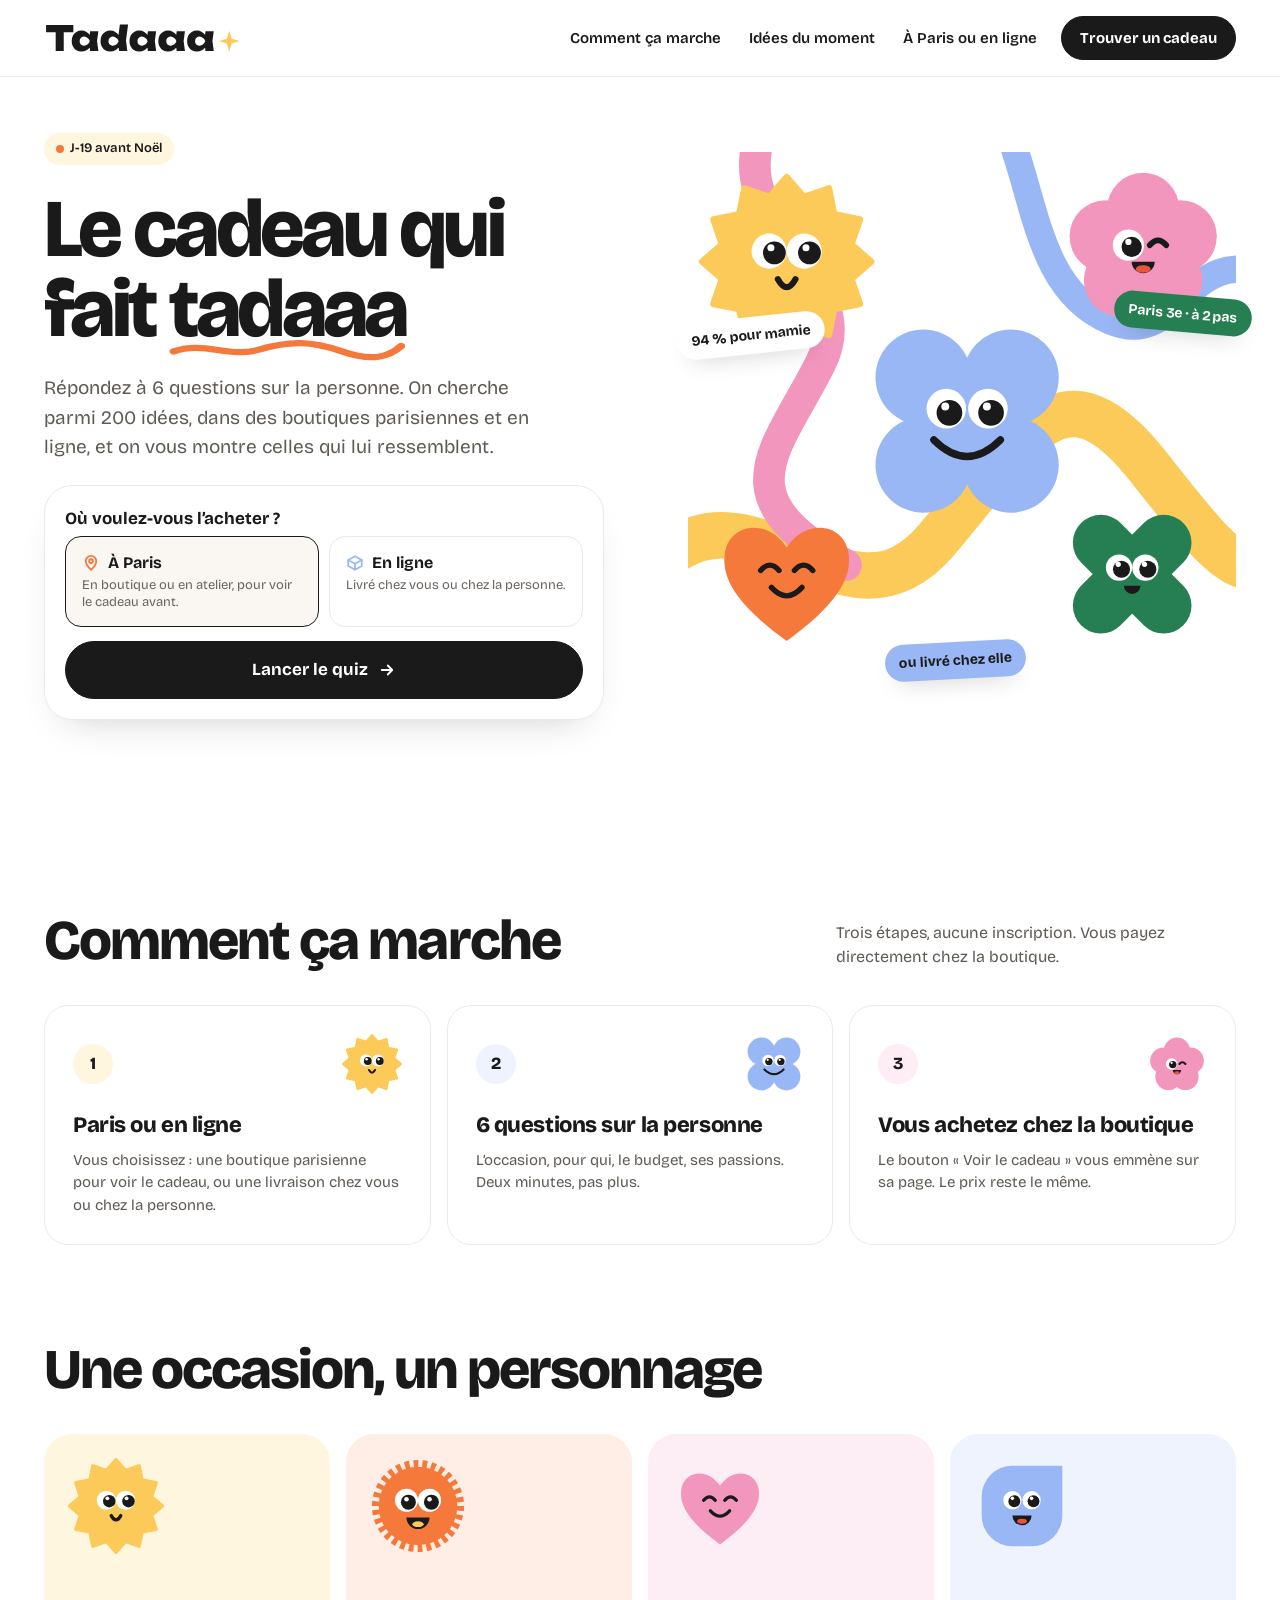
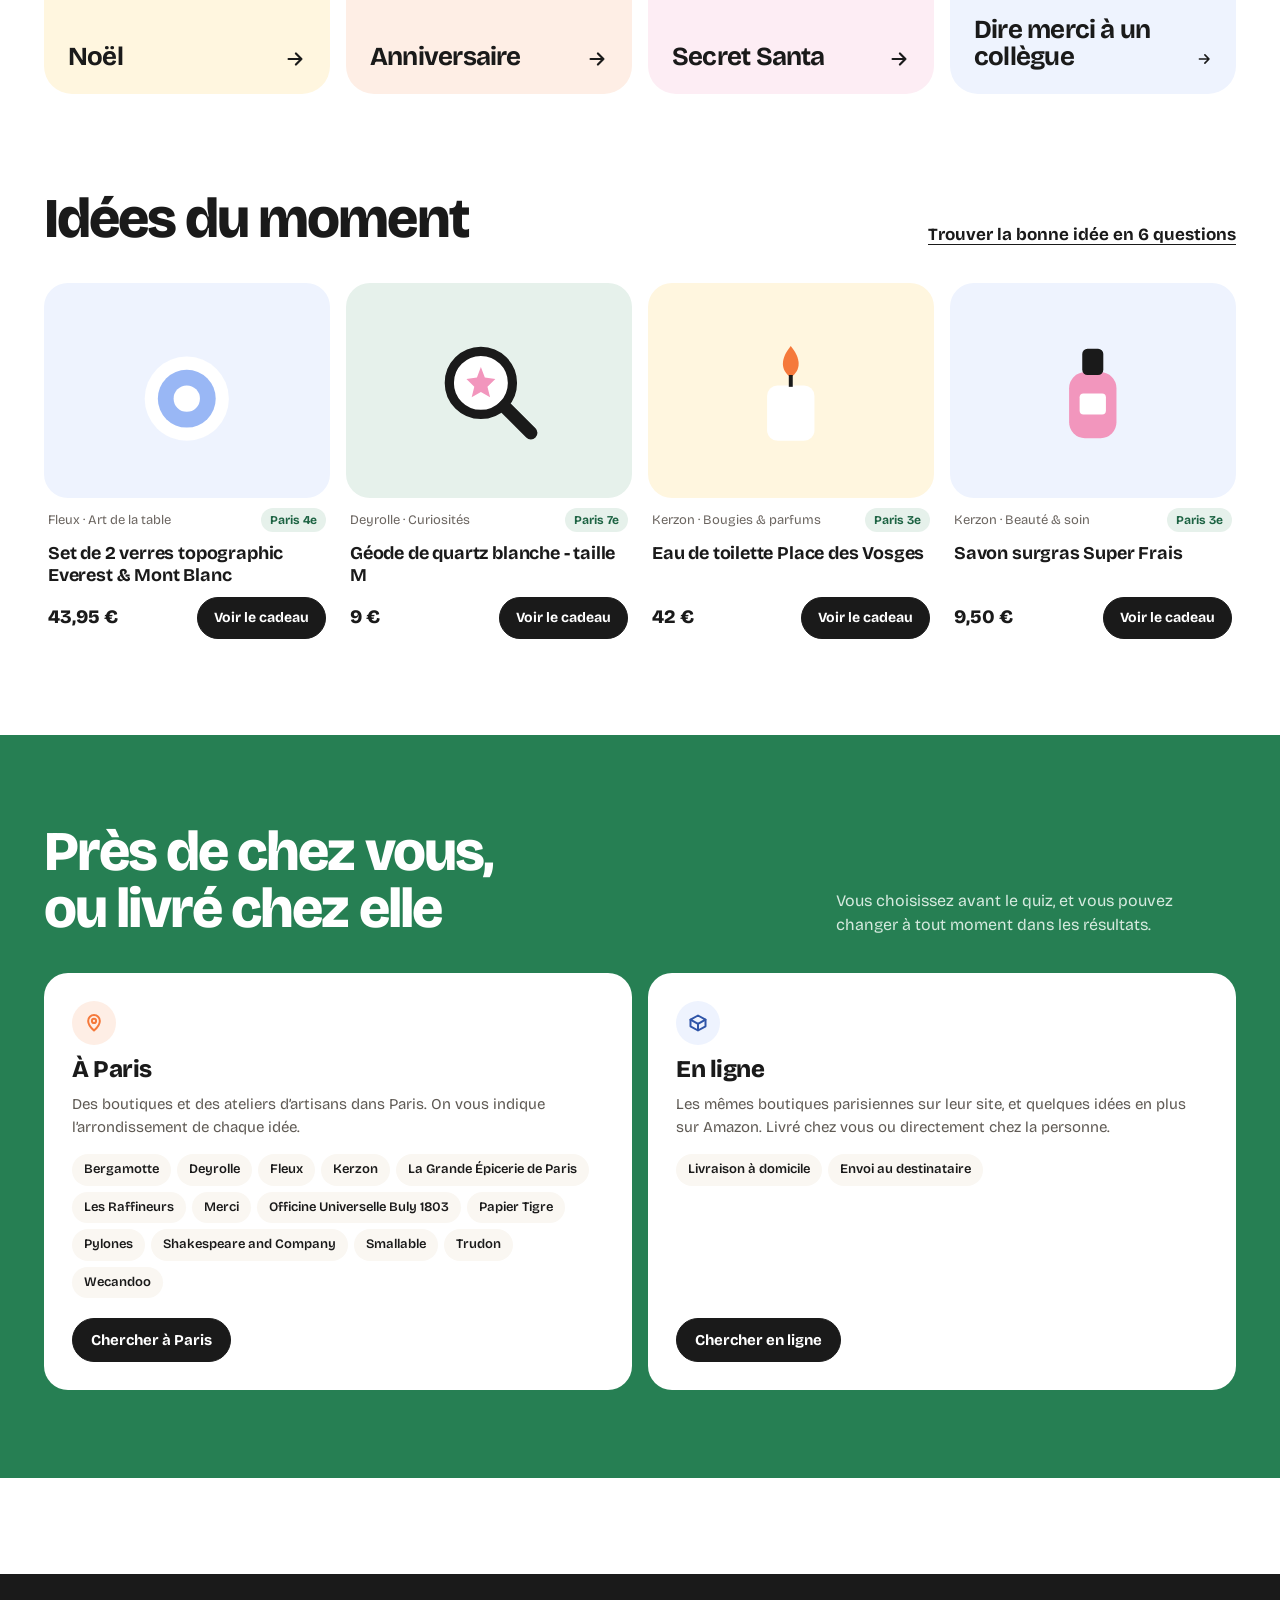
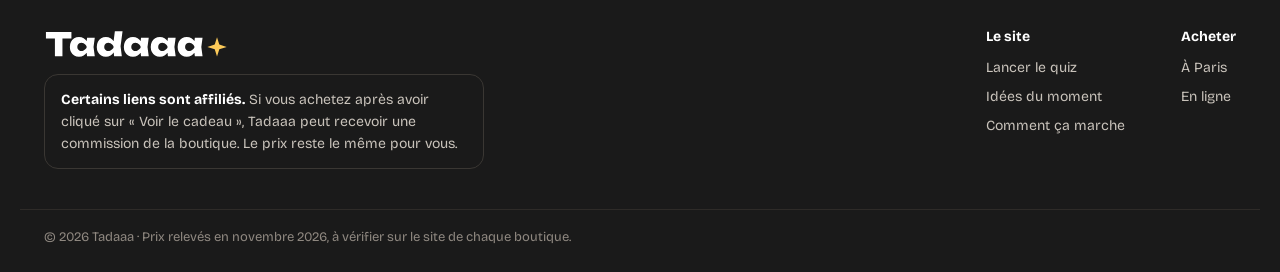
==== index.html @ 26365021 "Add files via upload" ====
<!doctype html>
<html lang="fr">
<head>
<meta charset="utf-8">
<meta name="viewport" content="width=device-width, initial-scale=1">
<title>Tadaaa · Le cadeau qui fait tadaaa</title>
<meta name="description" content="Six questions sur la personne, et Tadaaa vous montre les cadeaux qui lui ressemblent, dans les boutiques parisiennes ou en ligne.">
<link rel="icon" href="data:image/svg+xml,%3Csvg xmlns='http://www.w3.org/2000/svg' viewBox='0 0 24 24'%3E%3Cpath d='M12 1l2.6 8.4L23 12l-8.4 2.6L12 23l-2.6-8.4L1 12l8.4-2.6z' fill='%23FCCA59'/%3E%3C/svg%3E">
<link rel="preconnect" href="https://fonts.googleapis.com">
<link rel="preconnect" href="https://fonts.gstatic.com" crossorigin>
<link rel="stylesheet" href="https://fonts.googleapis.com/css2?family=Bricolage+Grotesque:opsz,wght@12..96,400;12..96,500;12..96,600;12..96,700;12..96,800&display=swap">
<link rel="stylesheet" href="assets/css/style.css">
</head>
<body>

<header class="entete">
  <div class="conteneur entete__barre">
    <a class="logo" href="index.html"><img src="assets/img/logo.svg" alt="Tadaaa, retour à l’accueil" width="190" height="30"></a>
    <nav class="entete__nav" aria-label="Navigation principale">
      <a href="#comment">Comment ça marche</a>
      <a href="#idees">Idées du moment</a>
      <a href="#ou">À Paris ou en ligne</a>
    </nav>
    <div class="entete__actions">
      <a class="btn btn--petit" href="zone.html">Trouver un cadeau</a>
    </div>
  </div>
</header>

<main>
  <section class="hero">
    <div class="conteneur hero__grille">
      <div class="hero__texte">
        <span class="pastille pastille--jaune hero__compteur" id="compteur-noel">Noël approche</span>
        <h1>Le cadeau qui fait <span class="souligne">tadaaa<svg viewBox="0 0 200 24" preserveAspectRatio="none" aria-hidden="true"><path d="M4 14C30 2 50 22 76 12S120 2 146 14 186 20 196 8" fill="none" stroke="#F5793B" stroke-width="7" stroke-linecap="round"/></svg></span></h1>
        <p class="hero__intro">Répondez à 6 questions sur la personne. On cherche parmi 200 idées, dans des boutiques parisiennes et en ligne, et on vous montre celles qui lui ressemblent.</p>

        <form class="choix-zone-rapide" action="quiz.html" method="get">
          <fieldset>
            <legend>Où voulez-vous l’acheter&nbsp;?</legend>
            <label class="tuile-radio">
              <input type="radio" name="zone" value="paris" checked>
              <span><strong><svg width="18" height="18" viewBox="0 0 24 24" fill="none" stroke="#F5793B" stroke-width="2.4" stroke-linecap="round" stroke-linejoin="round" aria-hidden="true"><path d="M12 21s-7-6.2-7-11.5a7 7 0 0 1 14 0C19 14.8 12 21 12 21z"/><circle cx="12" cy="9.5" r="2.5"/></svg>À Paris</strong><small>En boutique ou en atelier, pour voir le cadeau avant.</small></span>
            </label>
            <label class="tuile-radio">
              <input type="radio" name="zone" value="en-ligne">
              <span><strong><svg width="18" height="18" viewBox="0 0 24 24" fill="none" stroke="#99B7F5" stroke-width="2.4" stroke-linecap="round" stroke-linejoin="round" aria-hidden="true"><path d="M21 8l-9-5-9 5 9 5 9-5z"/><path d="M3 8v8l9 5 9-5V8M12 13v8"/></svg>En ligne</strong><small>Livré chez vous ou chez la personne.</small></span>
            </label>
          </fieldset>
          <button class="btn btn--plein btn--grand" type="submit">Lancer le quiz <svg width="18" height="18" viewBox="0 0 24 24" fill="none" stroke="currentColor" stroke-width="2.4" stroke-linecap="round" stroke-linejoin="round" aria-hidden="true"><path d="M5 12h14M13 6l6 6-6 6"/></svg></button>
        </form>
      </div>

      <div class="hero__visuel" aria-hidden="true">
        <svg class="rubans" viewBox="0 0 520 520"><path d="M-30 392C60 300 150 470 236 368S356 196 438 300 540 430 580 330" fill="none" stroke="#FCCA59" stroke-width="44" stroke-linecap="round"/><path d="M74 -30C24 70 168 116 126 200S30 326 150 392" fill="none" stroke="#F296BD" stroke-width="30" stroke-linecap="round"/><path d="M560 120C470 80 470 190 400 160S330 40 300 -30" fill="none" stroke="#99B7F5" stroke-width="26" stroke-linecap="round"/></svg>
        <span data-perso="soleil" data-couleur="jaune" class="flotte" style="left:2%;top:4%;width:32%"></span>
        <span data-perso="fleur" data-couleur="rose" class="flotte flotte--2" style="right:2%;top:2%;width:30%"></span>
        <span data-perso="trefle" data-couleur="bleu" class="flotte flotte--3" style="left:32%;top:30%;width:38%"></span>
        <span data-perso="coeur" data-couleur="orange" class="flotte flotte--2" style="left:4%;top:64%;width:28%"></span>
        <span data-perso="croix" data-couleur="vert" class="flotte" style="right:4%;top:62%;width:30%"></span>
        <span class="etiquette" style="left:-2%;top:30%;background:#fff;transform:rotate(-6deg)">94&nbsp;% pour mamie</span>
        <span class="etiquette" style="right:-3%;top:26%;background:#267F53;color:#fff;transform:rotate(5deg)">Paris 3e · à 2 pas</span>
        <span class="etiquette" style="left:36%;bottom:4%;background:#99B7F5;transform:rotate(-3deg)">ou livré chez elle</span>
      </div>
    </div>
  </section>

  <section class="section" id="comment">
    <div class="conteneur">
      <div class="section__tete">
        <h2>Comment ça marche</h2>
        <p>Trois étapes, aucune inscription. Vous payez directement chez la boutique.</p>
      </div>
      <div class="etapes">
        <article class="etape">
          <div class="etape__haut"><span class="etape__num" style="background:#FFF6DF">1</span><span data-perso="soleil" data-couleur="jaune"></span></div>
          <h3>Paris ou en ligne</h3>
          <p>Vous choisissez&nbsp;: une boutique parisienne pour voir le cadeau, ou une livraison chez vous ou chez la personne.</p>
        </article>
        <article class="etape">
          <div class="etape__haut"><span class="etape__num" style="background:#EEF3FE">2</span><span data-perso="trefle" data-couleur="bleu"></span></div>
          <h3>6 questions sur la personne</h3>
          <p>L’occasion, pour qui, le budget, ses passions. Deux minutes, pas plus.</p>
        </article>
        <article class="etape">
          <div class="etape__haut"><span class="etape__num" style="background:#FDEDF4">3</span><span data-perso="fleur" data-couleur="rose"></span></div>
          <h3>Vous achetez chez la boutique</h3>
          <p>Le bouton «&nbsp;Voir le cadeau&nbsp;» vous emmène sur sa page. Le prix reste le même.</p>
        </article>
      </div>
    </div>
  </section>

  <section class="section">
    <div class="conteneur">
      <div class="section__tete"><h2>Une occasion, un personnage</h2></div>
      <div class="occasions">
        <a class="occasion" style="background:#FFF6DF" href="quiz.html?occasion=No%C3%ABl">
          <span data-perso="soleil" data-couleur="jaune"></span>
          <span class="occasion__bas"><strong>Noël</strong><svg width="22" height="22" viewBox="0 0 24 24" fill="none" stroke="currentColor" stroke-width="2.4" stroke-linecap="round" stroke-linejoin="round" aria-hidden="true"><path d="M5 12h14M13 6l6 6-6 6"/></svg></span>
        </a>
        <a class="occasion" style="background:#FEEEE5" href="quiz.html?occasion=Anniversaire">
          <span data-perso="eclat" data-couleur="orange"></span>
          <span class="occasion__bas"><strong>Anniversaire</strong><svg width="22" height="22" viewBox="0 0 24 24" fill="none" stroke="currentColor" stroke-width="2.4" stroke-linecap="round" stroke-linejoin="round" aria-hidden="true"><path d="M5 12h14M13 6l6 6-6 6"/></svg></span>
        </a>
        <a class="occasion" style="background:#FDEDF4" href="quiz.html?occasion=No%C3%ABl&amp;qui=Secret%20Santa">
          <span data-perso="coeur" data-couleur="rose"></span>
          <span class="occasion__bas"><strong>Secret Santa</strong><svg width="22" height="22" viewBox="0 0 24 24" fill="none" stroke="currentColor" stroke-width="2.4" stroke-linecap="round" stroke-linejoin="round" aria-hidden="true"><path d="M5 12h14M13 6l6 6-6 6"/></svg></span>
        </a>
        <a class="occasion" style="background:#EEF3FE" href="quiz.html?qui=Coll%C3%A8gue">
          <span data-perso="bulle" data-couleur="bleu"></span>
          <span class="occasion__bas"><strong>Dire merci à un collègue</strong><svg width="22" height="22" viewBox="0 0 24 24" fill="none" stroke="currentColor" stroke-width="2.4" stroke-linecap="round" stroke-linejoin="round" aria-hidden="true"><path d="M5 12h14M13 6l6 6-6 6"/></svg></span>
        </a>
      </div>
    </div>
  </section>

  <section class="section" id="idees">
    <div class="conteneur">
      <div class="section__tete">
        <h2>Idées du moment</h2>
        <a class="lien-souligne" href="zone.html">Trouver la bonne idée en 6 questions</a>
      </div>
      <div class="idees" id="idees-grille"><p class="chargement">Chargement des idées…</p></div>
    </div>
  </section>

  <section class="bandeau-zones" id="ou">
    <div class="conteneur">
      <div class="section__tete">
        <h2>Près de chez vous,<br>ou livré chez elle</h2>
        <p>Vous choisissez avant le quiz, et vous pouvez changer à tout moment dans les résultats.</p>
      </div>
      <div class="zones-cartes">
        <article class="zone-carte">
          <span class="zone-carte__icone" style="background:#FEEEE5"><svg width="20" height="20" viewBox="0 0 24 24" fill="none" stroke="#F5793B" stroke-width="2.4" stroke-linecap="round" stroke-linejoin="round" aria-hidden="true"><path d="M12 21s-7-6.2-7-11.5a7 7 0 0 1 14 0C19 14.8 12 21 12 21z"/><circle cx="12" cy="9.5" r="2.5"/></svg></span>
          <h3>À Paris</h3>
          <p>Des boutiques et des ateliers d’artisans dans Paris. On vous indique l’arrondissement de chaque idée.</p>
          <ul id="liste-boutiques" aria-label="Boutiques de la sélection"></ul>
          <a class="btn btn--petit" href="quiz.html?zone=paris">Chercher à Paris</a>
        </article>
        <article class="zone-carte">
          <span class="zone-carte__icone" style="background:#EEF3FE"><svg width="20" height="20" viewBox="0 0 24 24" fill="none" stroke="#2F55A8" stroke-width="2.4" stroke-linecap="round" stroke-linejoin="round" aria-hidden="true"><path d="M21 8l-9-5-9 5 9 5 9-5z"/><path d="M3 8v8l9 5 9-5V8M12 13v8"/></svg></span>
          <h3>En ligne</h3>
          <p>Les mêmes boutiques parisiennes sur leur site, et quelques idées en plus sur Amazon. Livré chez vous ou directement chez la personne.</p>
          <ul><li class="pastille">Livraison à domicile</li><li class="pastille">Envoi au destinataire</li></ul>
          <a class="btn btn--petit" href="quiz.html?zone=en-ligne">Chercher en ligne</a>
        </article>
      </div>
    </div>
  </section>
</main>

<footer class="pied">
  <div class="conteneur pied__haut">
    <div class="pied__marque">
      <img src="assets/img/logo-blanc.svg" alt="Tadaaa" width="180" height="28">
      <p class="pied__mention"><strong>Certains liens sont affiliés.</strong> Si vous achetez après avoir cliqué sur «&nbsp;Voir le cadeau&nbsp;», Tadaaa peut recevoir une commission de la boutique. Le prix reste le même pour vous.</p>
    </div>
    <nav class="pied__liens" aria-label="Pied de page">
      <div><h2>Le site</h2><ul><li><a href="zone.html">Lancer le quiz</a></li><li><a href="index.html#idees">Idées du moment</a></li><li><a href="index.html#comment">Comment ça marche</a></li></ul></div>
      <div><h2>Acheter</h2><ul><li><a href="quiz.html?zone=paris">À Paris</a></li><li><a href="quiz.html?zone=en-ligne">En ligne</a></li></ul></div>
    </nav>
  </div>
  <div class="conteneur pied__bas">© <span data-annee>2026</span> Tadaaa · Prix relevés en novembre 2026, à vérifier sur le site de chaque boutique.</div>
</footer>

<script src="assets/js/commun.js"></script>
<script src="assets/js/accueil.js"></script>
</body>
</html>
---- assets/css/style.css ----
/* =========================================================
   Tadaaa · feuille de style commune
   ========================================================= */

:root {
  --bleu: #99B7F5;
  --vert: #267F53;
  --orange: #F5793B;
  --rose: #F296BD;
  --jaune: #FCCA59;

  --bleu-pale: #EEF3FE;
  --vert-pale: #E6F1EB;
  --orange-pale: #FEEEE5;
  --rose-pale: #FDEDF4;
  --jaune-pale: #FFF6DF;

  --vert-texte: #1D6343;
  --bleu-texte: #2F55A8;

  --encre: #1A1A1A;
  --texte-2: #5F5A54;
  --texte-3: #6B6560;
  --ligne: #EFE9E1;
  --ligne-2: #E2DBD1;
  --creme: #FAF7F2;
  --blanc: #FFFFFF;

  --rayon-s: 14px;
  --rayon-m: 24px;
  --rayon-l: 40px;
  --ombre: 0 18px 40px -24px rgba(26, 26, 26, .28);
  --largeur: 1240px;
  --police: 'Bricolage Grotesque', 'Helvetica Neue', Arial, sans-serif;
}

*, *::before, *::after { box-sizing: border-box; }
html { -webkit-text-size-adjust: 100%; scroll-behavior: smooth; }
body {
  margin: 0;
  background: var(--blanc);
  color: var(--encre);
  font-family: var(--police);
  font-size: 17px;
  line-height: 1.5;
  -webkit-font-smoothing: antialiased;
}
img, svg { display: block; max-width: 100%; }
a { color: inherit; }
a:hover { color: var(--orange); }
button, input, select { font: inherit; color: inherit; }
:focus-visible { outline: 3px solid var(--bleu); outline-offset: 3px; border-radius: 6px; }
h1, h2, h3 { margin: 0; letter-spacing: -0.035em; line-height: 1.02; font-weight: 800; }
p { margin: 0; }
.sr-only { position: absolute; width: 1px; height: 1px; overflow: hidden; clip: rect(0 0 0 0); white-space: nowrap; }

.conteneur { max-width: var(--largeur); margin: 0 auto; padding: 0 24px; }
@media (max-width: 600px) { .conteneur { padding: 0 16px; } }

/* ---------- Boutons ---------- */
.btn {
  display: inline-flex; align-items: center; justify-content: center; gap: 10px;
  min-height: 52px; padding: 0 26px; border-radius: 999px;
  border: 1px solid var(--encre); background: var(--encre); color: var(--blanc);
  font-weight: 700; font-size: 16px; text-decoration: none; cursor: pointer;
  transition: transform .15s ease, background .15s ease;
}
.btn:hover { color: var(--blanc); background: #333; transform: translateY(-1px); }
.btn:disabled { opacity: .35; cursor: not-allowed; transform: none; }
.btn--grand { min-height: 58px; padding: 0 32px; font-size: 17px; }
.btn--petit { min-height: 44px; padding: 0 18px; font-size: 15px; }
.btn--plein { width: 100%; }
.btn--contour { background: var(--blanc); color: var(--encre); border-color: var(--ligne-2); }
.btn--contour:hover { background: var(--creme); color: var(--encre); }
.btn svg { flex: none; }
.lien-souligne { font-weight: 700; text-underline-offset: 4px; background: none; border: 0; padding: 0; cursor: pointer; text-decoration: underline; }

/* ---------- Pastilles ---------- */
.pastille {
  display: inline-flex; align-items: center; gap: 6px;
  padding: 6px 12px; border-radius: 999px; background: var(--creme);
  font-size: 13px; font-weight: 600; text-decoration: none; white-space: nowrap;
}
.pastille--vert { background: var(--vert-pale); color: var(--vert-texte); font-weight: 700; }
.pastille--bleu { background: var(--bleu-pale); color: var(--bleu-texte); font-weight: 700; }
.pastille--jaune { background: var(--jaune-pale); }
.pastille--blanc { background: var(--blanc); }
a.pastille:hover { color: inherit; filter: brightness(.97); }

/* ---------- En-tête ---------- */
.entete { background: var(--blanc); border-bottom: 1px solid var(--ligne); position: relative; z-index: 5; }
.entete__barre { display: flex; align-items: center; gap: 24px; min-height: 76px; flex-wrap: wrap; padding-top: 12px; padding-bottom: 12px; }
.logo { display: inline-flex; flex: none; }
.logo img { height: 30px; width: auto; }
.entete__nav { display: flex; gap: 28px; margin-left: auto; font-weight: 600; font-size: 15px; }
.entete__nav a { text-decoration: none; }
.entete__actions { display: flex; align-items: center; gap: 10px; }
@media (max-width: 900px) { .entete__nav { display: none; } .entete__actions { margin-left: auto; } }
@media (max-width: 600px) { .logo img { height: 24px; } }

/* barre de progression du parcours */
.progression { flex: 1 1 280px; min-width: 0; display: flex; align-items: center; gap: 14px; }
.progression__pistes { flex: 1; display: grid; grid-template-columns: repeat(var(--etapes, 6), minmax(0, 1fr)); gap: 6px; }
.progression__pistes span { height: 6px; border-radius: 3px; background: var(--ligne); transition: background .3s ease; }
.progression__texte { font-weight: 600; font-size: 14px; color: var(--texte-3); white-space: nowrap; }
@media (max-width: 600px) {
  .entete--parcours .entete__barre { gap: 12px 16px; }
  .entete--parcours .progression { order: 3; flex-basis: 100%; }
}

/* ---------- Pied de page ---------- */
.pied { background: var(--encre); color: #D9D4CD; margin-top: 96px; }
.pied__haut { display: flex; flex-wrap: wrap; justify-content: space-between; gap: 40px; padding-top: 56px; padding-bottom: 40px; }
.pied__marque { flex: 1 1 320px; max-width: 440px; display: flex; flex-direction: column; gap: 16px; }
.pied__marque img { height: 28px; width: auto; align-self: flex-start; }
.pied__mention {
  font-size: 14px; line-height: 1.55; color: #C9C3BB;
  padding: 14px 16px; border-radius: var(--rayon-s); border: 1px solid #3A3733;
}
.pied__mention strong { color: var(--blanc); }
.pied__liens { display: flex; gap: 56px; flex-wrap: wrap; font-size: 14px; }
.pied__liens h2 { font-size: 14px; letter-spacing: 0; color: var(--blanc); margin-bottom: 12px; font-weight: 700; }
.pied__liens ul { list-style: none; margin: 0; padding: 0; display: grid; gap: 8px; }
.pied__liens a { text-decoration: none; color: #C9C3BB; }
.pied__liens a:hover { color: var(--jaune); }
.pied__bas { border-top: 1px solid #2E2B28; padding-top: 18px; padding-bottom: 24px; font-size: 13px; color: #8F8880; }
.pied--compact { margin-top: 64px; }

/* ---------- Personnages ---------- */
[data-perso] { display: block; }
[data-perso] svg { width: 100%; height: auto; overflow: visible; }
@media (prefers-reduced-motion: no-preference) {
  .flotte { animation: flotte 5s ease-in-out infinite; }
  .flotte--2 { animation-delay: -1.6s; animation-duration: 6s; }
  .flotte--3 { animation-delay: -3.1s; animation-duration: 5.5s; }
  @keyframes flotte { 0%, 100% { transform: translateY(0) rotate(0); } 50% { transform: translateY(-10px) rotate(2deg); } }
}

/* =========================================================
   Accueil
   ========================================================= */
.hero { overflow: hidden; }
.hero__grille { display: flex; flex-wrap: wrap; align-items: center; gap: 56px; padding-top: 56px; padding-bottom: 96px; }
.hero__texte { flex: 1 1 460px; min-width: 0; display: flex; flex-direction: column; gap: 24px; }
.hero__compteur { align-self: flex-start; }
.hero__compteur::before { content: ''; width: 8px; height: 8px; border-radius: 50%; background: var(--orange); }
.hero h1 { font-size: clamp(48px, 6.4vw, 88px); line-height: .98; letter-spacing: -0.045em; text-wrap: balance; }
.souligne { position: relative; display: inline-block; }
.souligne svg { position: absolute; left: 0; bottom: -0.14em; width: 100%; height: 0.26em; }
.hero__intro { max-width: 520px; font-size: 19px; line-height: 1.55; color: var(--texte-2); }

.choix-zone-rapide {
  max-width: 560px; padding: 20px; border-radius: 28px; background: var(--blanc);
  border: 1px solid var(--ligne); box-shadow: var(--ombre);
  display: flex; flex-direction: column; gap: 14px;
}
.choix-zone-rapide legend { font-weight: 700; font-size: 17px; padding: 0; margin-bottom: 4px; }
.choix-zone-rapide fieldset { border: 0; margin: 0; padding: 0; display: grid; grid-template-columns: 1fr 1fr; gap: 10px; }
@media (max-width: 480px) { .choix-zone-rapide fieldset { grid-template-columns: 1fr; } }
.tuile-radio { position: relative; cursor: pointer; }
.tuile-radio input { position: absolute; opacity: 0; pointer-events: none; }
.tuile-radio span {
  display: flex; flex-direction: column; gap: 2px; height: 100%;
  padding: 14px 16px; border-radius: 16px; border: 1.5px solid var(--ligne); background: var(--blanc);
  transition: border-color .15s ease, background .15s ease;
}
.tuile-radio strong { display: flex; align-items: center; gap: 8px; font-size: 16px; }
.tuile-radio small { font-size: 13px; color: var(--texte-3); line-height: 1.35; }
.tuile-radio:hover span { border-color: var(--ligne-2); }
.tuile-radio input:checked + span { border-color: var(--encre); background: var(--creme); }
.tuile-radio input:focus-visible + span { outline: 3px solid var(--bleu); outline-offset: 2px; }

.hero__visuel { flex: 1 1 420px; min-width: 0; position: relative; aspect-ratio: 1 / 1; max-width: 560px; margin: 0 auto; }
.hero__visuel > svg.rubans { position: absolute; inset: 0; width: 100%; height: 100%; }
.hero__visuel [data-perso] { position: absolute; }
.etiquette {
  position: absolute; padding: 8px 14px; border-radius: 999px; font-size: 14px; font-weight: 700;
  box-shadow: 0 10px 24px -14px rgba(26, 26, 26, .4); white-space: nowrap;
}

.section { padding-top: 96px; }
.section__tete { display: flex; flex-wrap: wrap; align-items: flex-end; justify-content: space-between; gap: 16px 40px; margin-bottom: 36px; }
.section__tete h2 { font-size: clamp(36px, 4.4vw, 56px); }
.section__tete p { max-width: 400px; color: var(--texte-2); font-size: 16px; }
@media (max-width: 600px) { .section { padding-top: 72px; } }

.etapes { display: grid; grid-template-columns: repeat(auto-fit, minmax(260px, 1fr)); gap: 16px; }
.etape { padding: 28px; border-radius: var(--rayon-m); border: 1px solid var(--ligne); background: var(--blanc); display: flex; flex-direction: column; gap: 12px; }
.etape__haut { display: flex; justify-content: space-between; align-items: center; margin-bottom: 8px; }
.etape__num { width: 40px; height: 40px; border-radius: 50%; display: grid; place-items: center; font-weight: 800; }
.etape [data-perso] { width: 60px; }
.etape h3 { font-size: 22px; letter-spacing: -0.02em; }
.etape p { color: var(--texte-2); font-size: 15px; }

.occasions { display: grid; grid-template-columns: repeat(auto-fit, minmax(220px, 1fr)); gap: 16px; }
.occasion {
  min-height: 260px; padding: 24px; border-radius: 28px; text-decoration: none;
  display: flex; flex-direction: column; justify-content: space-between; gap: 24px;
  transition: transform .2s ease;
}
.occasion:hover { color: var(--encre); transform: translateY(-4px); }
.occasion [data-perso] { width: 96px; }
.occasion__bas { display: flex; align-items: flex-end; justify-content: space-between; gap: 12px; }
.occasion strong { font-size: 26px; line-height: 1.05; letter-spacing: -0.03em; }
@media (max-width: 600px) { .occasion { min-height: 200px; } }

.idees { display: grid; grid-template-columns: repeat(4, minmax(0, 1fr)); gap: 24px 16px; }
@media (max-width: 1000px) { .idees { grid-template-columns: repeat(2, minmax(0, 1fr)); } }
@media (max-width: 520px) { .idees { grid-template-columns: 1fr; } }

.bandeau-zones { background: var(--vert); color: var(--blanc); margin-top: 96px; padding: 88px 0; }
.bandeau-zones .section__tete p { color: #D6EADF; }
.bandeau-zones h2 { color: var(--blanc); }
.zones-cartes { display: grid; grid-template-columns: repeat(auto-fit, minmax(300px, 1fr)); gap: 16px; }
.zone-carte { background: var(--blanc); color: var(--encre); border-radius: var(--rayon-m); padding: 28px; display: flex; flex-direction: column; gap: 12px; }
.zone-carte__icone { width: 44px; height: 44px; border-radius: 50%; display: grid; place-items: center; }
.zone-carte h3 { font-size: 24px; letter-spacing: -0.02em; }
.zone-carte p { color: var(--texte-2); font-size: 15px; }
.zone-carte ul { list-style: none; padding: 0; margin: 4px 0 8px; display: flex; flex-wrap: wrap; gap: 6px; }
.zone-carte .btn { align-self: flex-start; margin-top: auto; }

/* =========================================================
   Carte cadeau (accueil + résultats)
   ========================================================= */
.cadeau { display: flex; flex-direction: column; gap: 10px; min-width: 0; }
.cadeau__visuel {
  position: relative; aspect-ratio: 4 / 3; border-radius: var(--rayon-m);
  display: grid; place-items: center; overflow: hidden;
}
.cadeau__visuel svg { width: 46%; height: auto; transition: transform .3s ease; }
.cadeau:hover .cadeau__visuel svg { transform: scale(1.06) rotate(-2deg); }
.cadeau__score { position: absolute; top: 12px; left: 12px; }
.cadeau__meta { display: flex; justify-content: space-between; align-items: flex-start; gap: 8px; font-size: 13px; color: var(--texte-3); padding: 0 4px; }
.cadeau__meta span:first-child { min-width: 0; overflow: hidden; text-overflow: ellipsis; white-space: nowrap; padding-top: 3px; }
.cadeau__meta .pastille { font-size: 12px; padding: 3px 9px; flex: none; }
.cadeau h3 { font-size: 18px; line-height: 1.25; letter-spacing: -0.01em; font-weight: 700; padding: 0 4px; }
.cadeau__bas { display: flex; align-items: center; justify-content: space-between; gap: 12px; padding: 0 4px; margin-top: auto; }
.prix { font-weight: 800; font-size: 19px; white-space: nowrap; }
.prix small { font-weight: 600; font-size: 13px; color: var(--texte-3); }
.cadeau .btn { min-height: 42px; padding: 0 16px; font-size: 14px; }

/* =========================================================
   Parcours (zone + quiz)
   ========================================================= */
.parcours { display: flex; flex-wrap: wrap; gap: 40px; align-items: stretch; padding-top: 40px; padding-bottom: 24px; }
.scene {
  position: relative; flex: 1 1 440px; min-width: 0; min-height: 600px;
  border-radius: var(--rayon-l); overflow: hidden; transition: background .4s ease;
}
.scene > svg { position: absolute; inset: 0; width: 100%; height: 100%; }
.scene [data-perso], .scene > span { position: absolute; }
.bulle {
  position: absolute; left: 28px; right: 28px; bottom: 28px; padding: 18px 20px;
  border-radius: var(--rayon-m); background: var(--blanc); box-shadow: 0 12px 30px -20px rgba(26, 26, 26, .35);
  font-size: 16px; line-height: 1.45; font-weight: 600;
}
.panneau { flex: 1 1 520px; min-width: 0; display: flex; flex-direction: column; gap: 24px; }
.panneau h1 { font-size: clamp(40px, 5vw, 68px); line-height: 1; letter-spacing: -0.045em; }
.panneau__sous-titre { font-size: 17px; color: var(--texte-3); margin-top: -12px; }
.panneau__resume { display: flex; flex-wrap: wrap; gap: 8px; min-height: 30px; }
.panneau__pied { display: flex; flex-wrap: wrap; align-items: center; justify-content: space-between; gap: 16px; margin-top: auto; padding-top: 16px; }
@media (max-width: 1080px) {
  .parcours { gap: 24px; padding-top: 20px; }
  .scene { min-height: 300px; flex-basis: 100%; border-radius: 28px; }
  .scene [data-perso] { width: 70px !important; }
  .scene .scene__heros { width: 150px !important; left: 50% !important; top: 28px !important; margin-left: -75px; }
  .scene [data-perso="croix"] { display: none; }
  .bulle { left: 16px; right: 16px; bottom: 16px; padding: 12px 14px; font-size: 14px; }
}

.options-zone { display: grid; gap: 12px; }
.option-zone { position: relative; cursor: pointer; display: block; }
.option-zone input { position: absolute; opacity: 0; pointer-events: none; }
.option-zone__boite {
  display: flex; gap: 16px; align-items: flex-start; padding: 22px 22px; border-radius: var(--rayon-m);
  border: 1.5px solid var(--ligne); background: var(--blanc); transition: border-color .15s ease, box-shadow .15s ease;
}
.option-zone:hover .option-zone__boite { border-color: var(--ligne-2); }
.option-zone input:checked + .option-zone__boite { border: 2px solid var(--encre); padding: 21.5px 21.5px; }
.option-zone input:focus-visible + .option-zone__boite { outline: 3px solid var(--bleu); outline-offset: 2px; }
.radio-rond { flex: none; width: 26px; height: 26px; border-radius: 50%; border: 2px solid #A9A199; margin-top: 2px; display: grid; place-items: center; }
.radio-rond::after { content: ''; width: 14px; height: 14px; border-radius: 50%; background: var(--orange); transform: scale(0); transition: transform .15s ease; }
.option-zone input:checked + .option-zone__boite .radio-rond { border-color: var(--encre); }
.option-zone input:checked + .option-zone__boite .radio-rond::after { transform: scale(1); }
.option-zone__titre { display: block; font-size: 21px; font-weight: 700; letter-spacing: -0.01em; }
.option-zone__texte { display: block; font-size: 15px; color: var(--texte-2); margin-top: 2px; }
.option-zone__chips { display: flex; flex-wrap: wrap; gap: 6px; margin-top: 12px; }

/* choix du quiz */
.choix { display: flex; flex-wrap: wrap; gap: 10px; }
.choix__btn {
  min-height: 54px; padding: 0 22px; border-radius: 999px; border: 1px solid var(--ligne-2); background: var(--blanc);
  font-weight: 600; font-size: 17px; cursor: pointer; display: inline-flex; align-items: center; gap: 8px;
  transition: background .15s ease, border-color .15s ease, transform .15s ease;
}
.choix__btn:hover { border-color: var(--encre); }
.choix__btn:active { transform: scale(.97); }
.choix__btn[aria-pressed="true"], .choix__btn[aria-checked="true"] { font-weight: 700; border-color: var(--c, var(--encre)); background: var(--c, var(--encre)); color: var(--c-texte, var(--encre)); }
.choix__btn[aria-pressed="true"]::after, .choix__btn[aria-checked="true"]::after { content: ''; width: 14px; height: 9px; border-left: 2.4px solid currentColor; border-bottom: 2.4px solid currentColor; transform: rotate(-45deg) translate(1px, -2px); }
.choix__btn:disabled { border-style: dashed; color: #8A8279; cursor: not-allowed; }
.choix__btn:disabled:hover { border-color: var(--ligne-2); }
.choix__btn small { font-weight: 500; font-size: 13px; opacity: .75; }

.choix--cartes { display: grid; grid-template-columns: repeat(auto-fill, minmax(160px, 1fr)); gap: 12px; }
.choix--cartes .choix__btn {
  min-height: 132px; border-radius: 22px; flex-direction: column; justify-content: flex-end; align-items: flex-start;
  padding: 16px 18px; text-align: left; position: relative; font-size: 18px;
}
.choix--cartes .choix__btn [data-perso] { width: 48px; position: absolute; top: 14px; left: 16px; }
.choix--cartes .choix__btn[aria-pressed="true"]::after, .choix--cartes .choix__btn[aria-checked="true"]::after { position: absolute; top: 22px; right: 20px; }

.quiz-etape { display: contents; }
@media (prefers-reduced-motion: no-preference) {
  .apparait { animation: apparait .35s ease both; }
  @keyframes apparait { from { opacity: 0; transform: translateY(12px); } to { opacity: 1; transform: none; } }
}

/* =========================================================
   Résultats
   ========================================================= */
.res-hero { position: relative; margin-top: 24px; border-radius: var(--rayon-l); background: var(--rose-pale); padding: 48px 40px; overflow: hidden; }
.res-hero > svg { position: absolute; inset: 0; width: 100%; height: 100%; }
.res-hero__texte { position: relative; max-width: 760px; display: flex; flex-direction: column; gap: 24px; }
.res-hero h1 { font-size: clamp(40px, 5.4vw, 72px); line-height: 1; letter-spacing: -0.045em; }
.res-hero__chips { display: flex; flex-wrap: wrap; gap: 8px; }
.res-hero__chips .pastille { font-size: 14px; padding: 8px 14px; }
.res-hero__chips a.pastille::after { content: '✎'; font-size: 12px; }
.res-hero__persos { position: absolute; right: 40px; top: 50%; transform: translateY(-50%); display: flex; align-items: center; gap: 4px; }
.res-hero__persos [data-perso] { width: 96px; }
.res-hero__persos [data-perso]:nth-child(2) { width: 128px; }
@media (max-width: 1100px) { .res-hero__persos { display: none; } }
@media (max-width: 600px) { .res-hero { padding: 32px 20px; border-radius: 28px; } }

.res-corps { display: grid; grid-template-columns: 290px minmax(0, 1fr); gap: 32px; align-items: start; margin-top: 40px; }
@media (max-width: 960px) { .res-corps { grid-template-columns: 1fr; } }

.filtres { position: sticky; top: 16px; background: var(--creme); border-radius: 28px; padding: 24px; display: flex; flex-direction: column; gap: 22px; }
.filtres fieldset { border: 0; margin: 0; padding: 0; display: flex; flex-direction: column; gap: 8px; }
.filtres legend, .filtres label.titre { font-weight: 700; font-size: 16px; padding: 0; margin-bottom: 6px; }
.filtres hr { border: 0; border-top: 1px solid var(--ligne-2); margin: 0; width: 100%; }
.case { display: flex; align-items: center; gap: 10px; font-size: 15px; cursor: pointer; }
.case input { width: 20px; height: 20px; margin: 0; accent-color: var(--vert); flex: none; }
.filtres select {
  width: 100%; min-height: 48px; padding: 0 14px; border-radius: 14px; border: 1px solid var(--ligne-2);
  background: var(--blanc); font-weight: 600; font-size: 15px; cursor: pointer;
}
.filtres__reinit { align-self: flex-start; font-size: 14px; }
@media (max-width: 960px) {
  .filtres { position: static; }
  .filtres__corps { display: grid; grid-template-columns: repeat(auto-fit, minmax(200px, 1fr)); gap: 22px; }
}
@media (min-width: 961px) { .filtres__corps { display: flex; flex-direction: column; gap: 22px; } }

.vedette { display: flex; flex-direction: row; flex-wrap: wrap; gap: 28px; padding-bottom: 32px; border-bottom: 1px solid var(--ligne); margin-bottom: 32px; }
.vedette .cadeau__visuel { flex: 1 1 280px; aspect-ratio: auto; min-height: 320px; }
.vedette .cadeau__visuel svg { width: 38%; }
.vedette__infos { flex: 1 1 280px; min-width: 0; display: flex; flex-direction: column; gap: 14px; padding-top: 8px; }
.vedette__infos .cadeau__meta { padding: 0; justify-content: flex-start; flex-wrap: wrap; font-size: 14px; }
.vedette__infos .cadeau__meta span:first-child { white-space: normal; }
.vedette h2 { font-size: clamp(30px, 3vw, 40px); letter-spacing: -0.035em; line-height: 1.05; }
.vedette__raisons { display: flex; flex-wrap: wrap; gap: 6px; }
.vedette__bas { display: flex; flex-wrap: wrap; align-items: center; gap: 16px; margin-top: auto; padding-top: 16px; }
.vedette__bas .prix { font-size: 36px; letter-spacing: -0.03em; margin-right: auto; }

.grille-res { display: grid; grid-template-columns: repeat(auto-fill, minmax(230px, 1fr)); gap: 32px 20px; }
.res-sous-titre { font-size: 26px; letter-spacing: -0.03em; margin: 48px 0 6px; }
.res-sous-texte { color: var(--texte-3); font-size: 15px; margin-bottom: 24px; }
.res-vide { padding: 48px 32px; border-radius: 28px; background: var(--jaune-pale); display: flex; flex-direction: column; gap: 16px; align-items: flex-start; }
.res-vide [data-perso] { width: 90px; }
.res-vide h2 { font-size: 30px; }
.res-note { margin-top: 40px; font-size: 13px; color: var(--texte-3); max-width: 760px; }
.chargement { padding: 80px 0; text-align: center; color: var(--texte-3); }
[tabindex="-1"]:focus { outline: none; }
.res-hero__chips .pastille { white-space: normal; }
@media (max-width: 960px) {
  .filtres { padding: 20px; gap: 16px; }
  .filtres fieldset { flex-direction: row; flex-wrap: wrap; gap: 8px 18px; }
  .filtres legend { width: 100%; }
}
.entete:not(.entete--parcours) .entete__barre { flex-wrap: nowrap; }
@media (max-width: 600px) {
  .entete--parcours .entete__barre > .lien-souligne { margin-left: auto; }
  .entete__actions .btn { padding: 0 14px; font-size: 14px; }
}
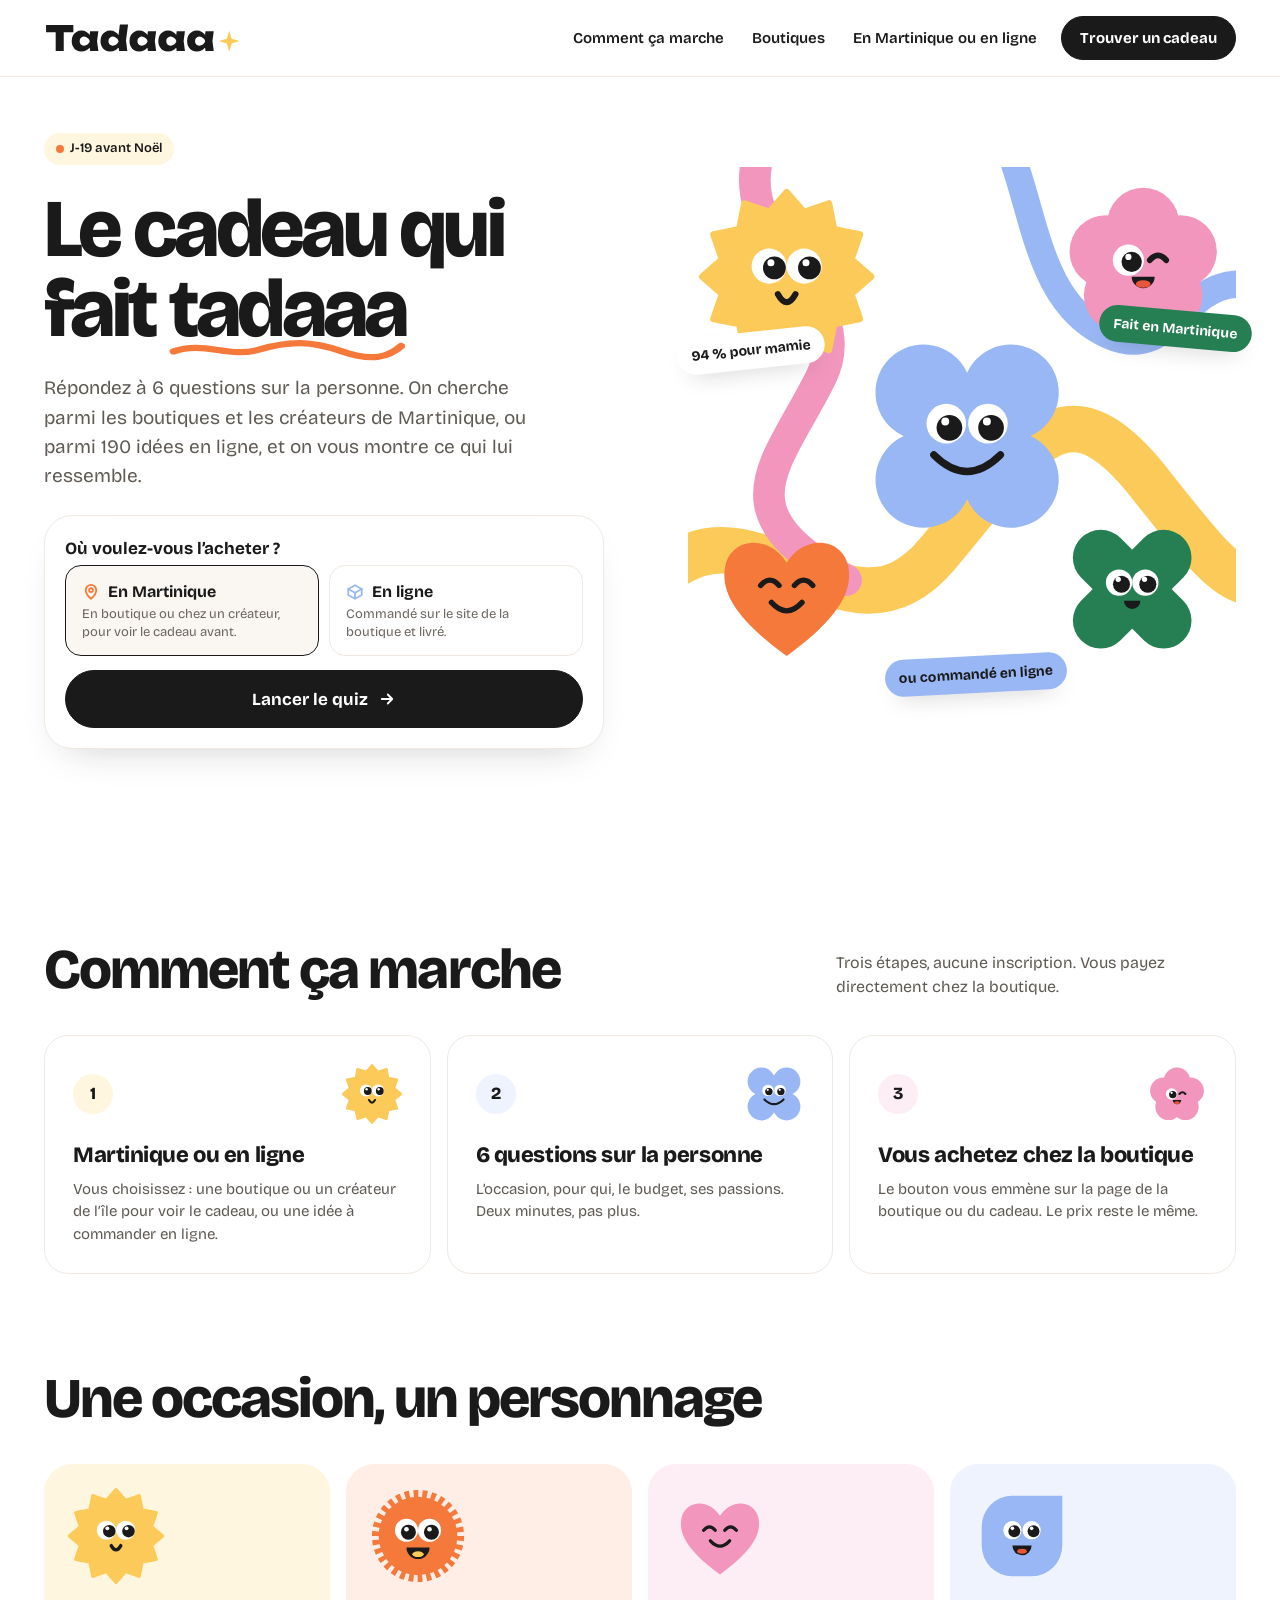
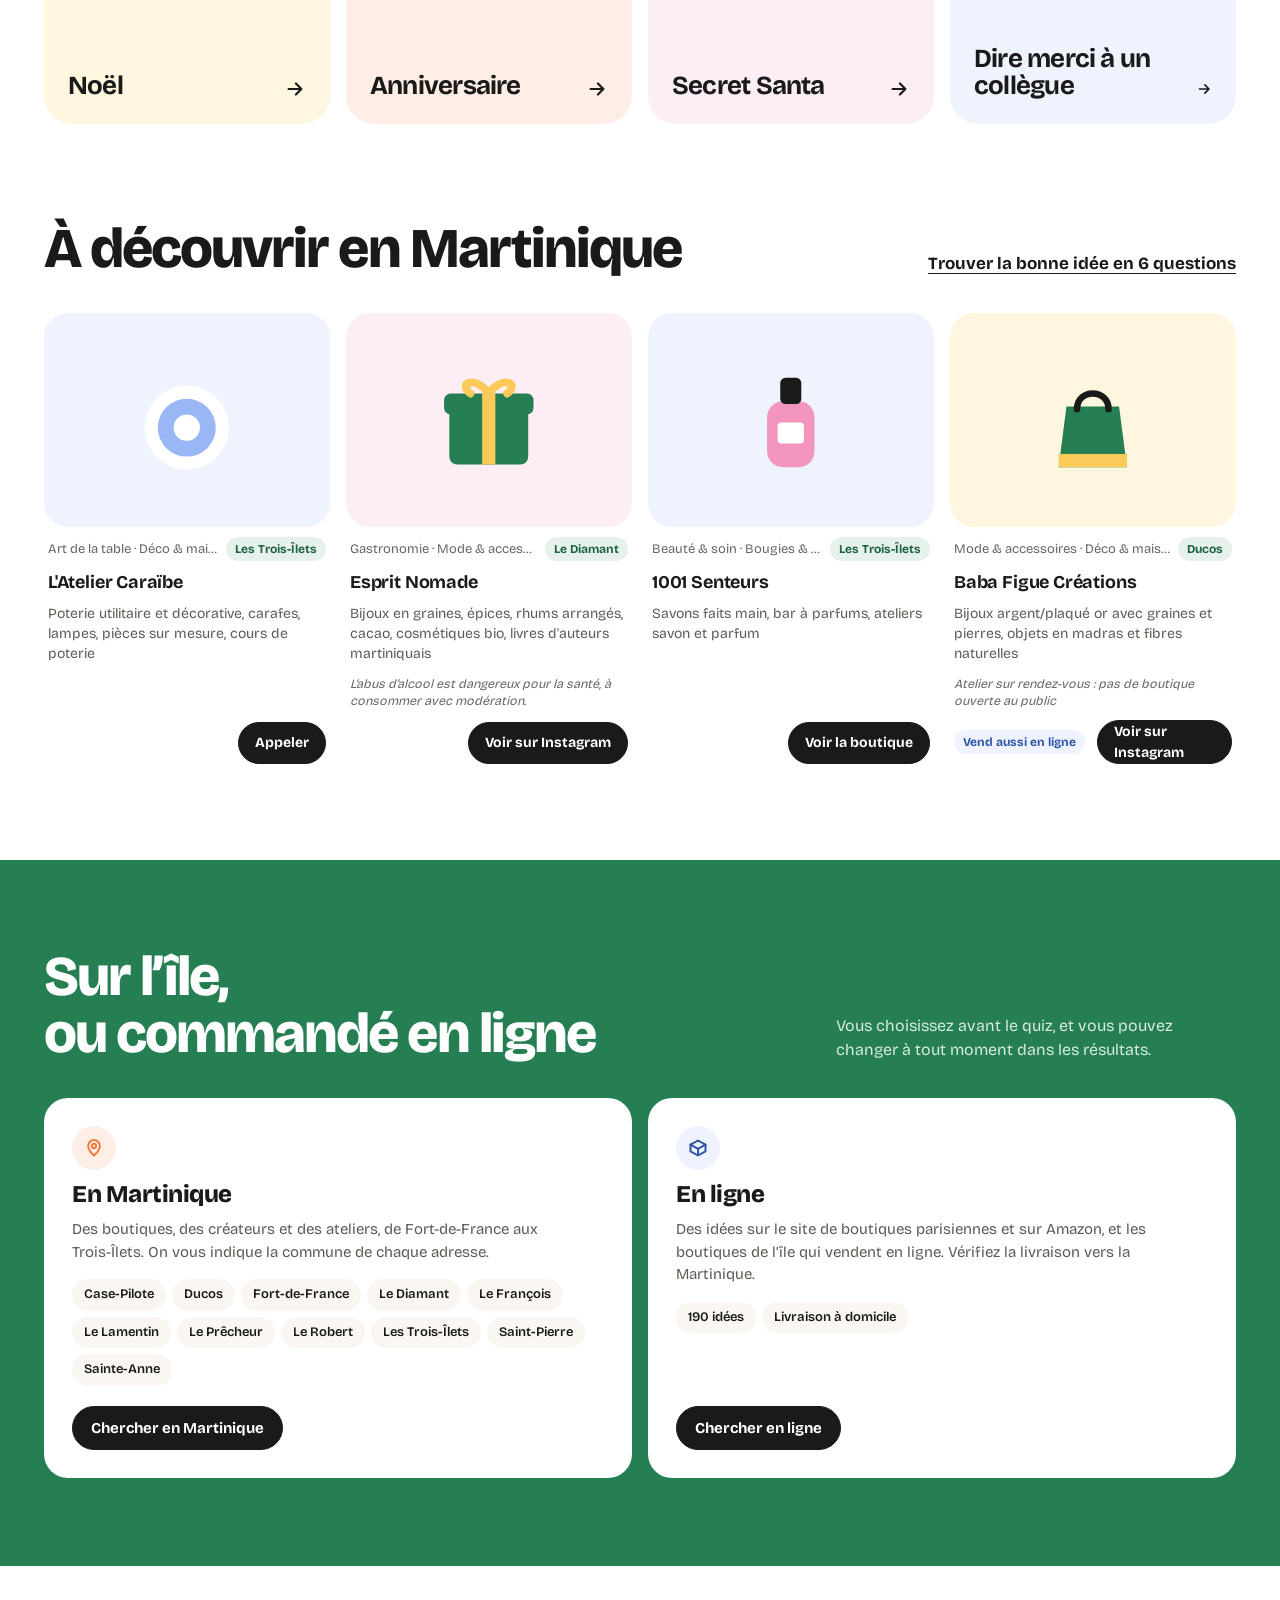
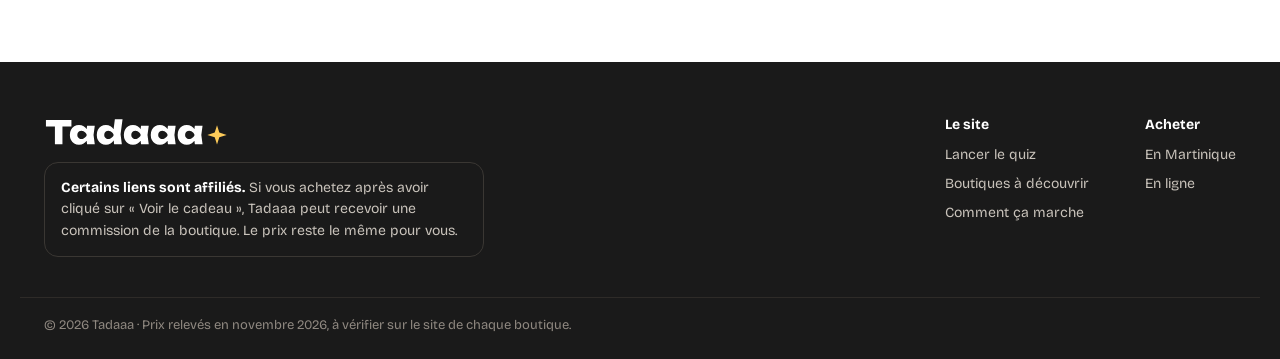
==== commit 892d7d47: "Ciblage martinique" ====
--- a/index.html
+++ b/index.html
@@ -4,7 +4,7 @@
 <meta charset="utf-8">
 <meta name="viewport" content="width=device-width, initial-scale=1">
 <title>Tadaaa · Le cadeau qui fait tadaaa</title>
-<meta name="description" content="Six questions sur la personne, et Tadaaa vous montre les cadeaux qui lui ressemblent, dans les boutiques parisiennes ou en ligne.">
+<meta name="description" content="Six questions sur la personne, et Tadaaa vous montre les cadeaux qui lui ressemblent, dans les boutiques et chez les créateurs de Martinique, ou en ligne.">
 <link rel="icon" href="data:image/svg+xml,%3Csvg xmlns='http://www.w3.org/2000/svg' viewBox='0 0 24 24'%3E%3Cpath d='M12 1l2.6 8.4L23 12l-8.4 2.6L12 23l-2.6-8.4L1 12l8.4-2.6z' fill='%23FCCA59'/%3E%3C/svg%3E">
 <link rel="preconnect" href="https://fonts.googleapis.com">
 <link rel="preconnect" href="https://fonts.gstatic.com" crossorigin>
@@ -18,8 +18,8 @@
     <a class="logo" href="index.html"><img src="assets/img/logo.svg" alt="Tadaaa, retour à l’accueil" width="190" height="30"></a>
     <nav class="entete__nav" aria-label="Navigation principale">
       <a href="#comment">Comment ça marche</a>
-      <a href="#idees">Idées du moment</a>
-      <a href="#ou">À Paris ou en ligne</a>
+      <a href="#idees">Boutiques</a>
+      <a href="#ou">En Martinique ou en ligne</a>
     </nav>
     <div class="entete__actions">
       <a class="btn btn--petit" href="zone.html">Trouver un cadeau</a>
@@ -33,18 +33,18 @@
       <div class="hero__texte">
         <span class="pastille pastille--jaune hero__compteur" id="compteur-noel">Noël approche</span>
         <h1>Le cadeau qui fait <span class="souligne">tadaaa<svg viewBox="0 0 200 24" preserveAspectRatio="none" aria-hidden="true"><path d="M4 14C30 2 50 22 76 12S120 2 146 14 186 20 196 8" fill="none" stroke="#F5793B" stroke-width="7" stroke-linecap="round"/></svg></span></h1>
-        <p class="hero__intro">Répondez à 6 questions sur la personne. On cherche parmi 200 idées, dans des boutiques parisiennes et en ligne, et on vous montre celles qui lui ressemblent.</p>
+        <p class="hero__intro">Répondez à 6 questions sur la personne. On cherche parmi les boutiques et les créateurs de Martinique, ou parmi 190 idées en ligne, et on vous montre ce qui lui ressemble.</p>
 
         <form class="choix-zone-rapide" action="quiz.html" method="get">
           <fieldset>
             <legend>Où voulez-vous l’acheter&nbsp;?</legend>
             <label class="tuile-radio">
-              <input type="radio" name="zone" value="paris" checked>
-              <span><strong><svg width="18" height="18" viewBox="0 0 24 24" fill="none" stroke="#F5793B" stroke-width="2.4" stroke-linecap="round" stroke-linejoin="round" aria-hidden="true"><path d="M12 21s-7-6.2-7-11.5a7 7 0 0 1 14 0C19 14.8 12 21 12 21z"/><circle cx="12" cy="9.5" r="2.5"/></svg>À Paris</strong><small>En boutique ou en atelier, pour voir le cadeau avant.</small></span>
+              <input type="radio" name="zone" value="martinique" checked>
+              <span><strong><svg width="18" height="18" viewBox="0 0 24 24" fill="none" stroke="#F5793B" stroke-width="2.4" stroke-linecap="round" stroke-linejoin="round" aria-hidden="true"><path d="M12 21s-7-6.2-7-11.5a7 7 0 0 1 14 0C19 14.8 12 21 12 21z"/><circle cx="12" cy="9.5" r="2.5"/></svg>En Martinique</strong><small>En boutique ou chez un créateur, pour voir le cadeau avant.</small></span>
             </label>
             <label class="tuile-radio">
               <input type="radio" name="zone" value="en-ligne">
-              <span><strong><svg width="18" height="18" viewBox="0 0 24 24" fill="none" stroke="#99B7F5" stroke-width="2.4" stroke-linecap="round" stroke-linejoin="round" aria-hidden="true"><path d="M21 8l-9-5-9 5 9 5 9-5z"/><path d="M3 8v8l9 5 9-5V8M12 13v8"/></svg>En ligne</strong><small>Livré chez vous ou chez la personne.</small></span>
+              <span><strong><svg width="18" height="18" viewBox="0 0 24 24" fill="none" stroke="#99B7F5" stroke-width="2.4" stroke-linecap="round" stroke-linejoin="round" aria-hidden="true"><path d="M21 8l-9-5-9 5 9 5 9-5z"/><path d="M3 8v8l9 5 9-5V8M12 13v8"/></svg>En ligne</strong><small>Commandé sur le site de la boutique et livré.</small></span>
             </label>
           </fieldset>
           <button class="btn btn--plein btn--grand" type="submit">Lancer le quiz <svg width="18" height="18" viewBox="0 0 24 24" fill="none" stroke="currentColor" stroke-width="2.4" stroke-linecap="round" stroke-linejoin="round" aria-hidden="true"><path d="M5 12h14M13 6l6 6-6 6"/></svg></button>
@@ -59,8 +59,8 @@
         <span data-perso="coeur" data-couleur="orange" class="flotte flotte--2" style="left:4%;top:64%;width:28%"></span>
         <span data-perso="croix" data-couleur="vert" class="flotte" style="right:4%;top:62%;width:30%"></span>
         <span class="etiquette" style="left:-2%;top:30%;background:#fff;transform:rotate(-6deg)">94&nbsp;% pour mamie</span>
-        <span class="etiquette" style="right:-3%;top:26%;background:#267F53;color:#fff;transform:rotate(5deg)">Paris 3e · à 2 pas</span>
-        <span class="etiquette" style="left:36%;bottom:4%;background:#99B7F5;transform:rotate(-3deg)">ou livré chez elle</span>
+        <span class="etiquette" style="right:-3%;top:26%;background:#267F53;color:#fff;transform:rotate(5deg)">Fait en Martinique</span>
+        <span class="etiquette" style="left:36%;bottom:4%;background:#99B7F5;transform:rotate(-3deg)">ou commandé en ligne</span>
       </div>
     </div>
   </section>
@@ -74,8 +74,8 @@
       <div class="etapes">
         <article class="etape">
           <div class="etape__haut"><span class="etape__num" style="background:#FFF6DF">1</span><span data-perso="soleil" data-couleur="jaune"></span></div>
-          <h3>Paris ou en ligne</h3>
-          <p>Vous choisissez&nbsp;: une boutique parisienne pour voir le cadeau, ou une livraison chez vous ou chez la personne.</p>
+          <h3>Martinique ou en ligne</h3>
+          <p>Vous choisissez&nbsp;: une boutique ou un créateur de l’île pour voir le cadeau, ou une idée à commander en ligne.</p>
         </article>
         <article class="etape">
           <div class="etape__haut"><span class="etape__num" style="background:#EEF3FE">2</span><span data-perso="trefle" data-couleur="bleu"></span></div>
@@ -85,7 +85,7 @@
         <article class="etape">
           <div class="etape__haut"><span class="etape__num" style="background:#FDEDF4">3</span><span data-perso="fleur" data-couleur="rose"></span></div>
           <h3>Vous achetez chez la boutique</h3>
-          <p>Le bouton «&nbsp;Voir le cadeau&nbsp;» vous emmène sur sa page. Le prix reste le même.</p>
+          <p>Le bouton vous emmène sur la page de la boutique ou du cadeau. Le prix reste le même.</p>
         </article>
       </div>
     </div>
@@ -118,32 +118,32 @@
   <section class="section" id="idees">
     <div class="conteneur">
       <div class="section__tete">
-        <h2>Idées du moment</h2>
+        <h2>À découvrir en Martinique</h2>
         <a class="lien-souligne" href="zone.html">Trouver la bonne idée en 6 questions</a>
       </div>
-      <div class="idees" id="idees-grille"><p class="chargement">Chargement des idées…</p></div>
+      <div class="idees" id="idees-grille"><p class="chargement">Chargement des boutiques…</p></div>
     </div>
   </section>
 
   <section class="bandeau-zones" id="ou">
     <div class="conteneur">
       <div class="section__tete">
-        <h2>Près de chez vous,<br>ou livré chez elle</h2>
+        <h2>Sur l’île,<br>ou commandé en ligne</h2>
         <p>Vous choisissez avant le quiz, et vous pouvez changer à tout moment dans les résultats.</p>
       </div>
       <div class="zones-cartes">
         <article class="zone-carte">
           <span class="zone-carte__icone" style="background:#FEEEE5"><svg width="20" height="20" viewBox="0 0 24 24" fill="none" stroke="#F5793B" stroke-width="2.4" stroke-linecap="round" stroke-linejoin="round" aria-hidden="true"><path d="M12 21s-7-6.2-7-11.5a7 7 0 0 1 14 0C19 14.8 12 21 12 21z"/><circle cx="12" cy="9.5" r="2.5"/></svg></span>
-          <h3>À Paris</h3>
-          <p>Des boutiques et des ateliers d’artisans dans Paris. On vous indique l’arrondissement de chaque idée.</p>
-          <ul id="liste-boutiques" aria-label="Boutiques de la sélection"></ul>
-          <a class="btn btn--petit" href="quiz.html?zone=paris">Chercher à Paris</a>
+          <h3>En Martinique</h3>
+          <p>Des boutiques, des créateurs et des ateliers, de Fort-de-France aux Trois-Îlets. On vous indique la commune de chaque adresse.</p>
+          <ul id="liste-boutiques" aria-label="Communes des boutiques"></ul>
+          <a class="btn btn--petit" href="quiz.html?zone=martinique">Chercher en Martinique</a>
         </article>
         <article class="zone-carte">
           <span class="zone-carte__icone" style="background:#EEF3FE"><svg width="20" height="20" viewBox="0 0 24 24" fill="none" stroke="#2F55A8" stroke-width="2.4" stroke-linecap="round" stroke-linejoin="round" aria-hidden="true"><path d="M21 8l-9-5-9 5 9 5 9-5z"/><path d="M3 8v8l9 5 9-5V8M12 13v8"/></svg></span>
           <h3>En ligne</h3>
-          <p>Les mêmes boutiques parisiennes sur leur site, et quelques idées en plus sur Amazon. Livré chez vous ou directement chez la personne.</p>
-          <ul><li class="pastille">Livraison à domicile</li><li class="pastille">Envoi au destinataire</li></ul>
+          <p>Des idées sur le site de boutiques parisiennes et sur Amazon, et les boutiques de l’île qui vendent en ligne. Vérifiez la livraison vers la Martinique.</p>
+          <ul><li class="pastille">190 idées</li><li class="pastille">Livraison à domicile</li></ul>
           <a class="btn btn--petit" href="quiz.html?zone=en-ligne">Chercher en ligne</a>
         </article>
       </div>
@@ -158,8 +158,8 @@
       <p class="pied__mention"><strong>Certains liens sont affiliés.</strong> Si vous achetez après avoir cliqué sur «&nbsp;Voir le cadeau&nbsp;», Tadaaa peut recevoir une commission de la boutique. Le prix reste le même pour vous.</p>
     </div>
     <nav class="pied__liens" aria-label="Pied de page">
-      <div><h2>Le site</h2><ul><li><a href="zone.html">Lancer le quiz</a></li><li><a href="index.html#idees">Idées du moment</a></li><li><a href="index.html#comment">Comment ça marche</a></li></ul></div>
-      <div><h2>Acheter</h2><ul><li><a href="quiz.html?zone=paris">À Paris</a></li><li><a href="quiz.html?zone=en-ligne">En ligne</a></li></ul></div>
+      <div><h2>Le site</h2><ul><li><a href="zone.html">Lancer le quiz</a></li><li><a href="index.html#idees">Boutiques à découvrir</a></li><li><a href="index.html#comment">Comment ça marche</a></li></ul></div>
+      <div><h2>Acheter</h2><ul><li><a href="quiz.html?zone=martinique">En Martinique</a></li><li><a href="quiz.html?zone=en-ligne">En ligne</a></li></ul></div>
     </nav>
   </div>
   <div class="conteneur pied__bas">© <span data-annee>2026</span> Tadaaa · Prix relevés en novembre 2026, à vérifier sur le site de chaque boutique.</div>
--- a/assets/css/style.css
+++ b/assets/css/style.css
@@ -238,6 +238,11 @@
 .prix { font-weight: 800; font-size: 19px; white-space: nowrap; }
 .prix small { font-weight: 600; font-size: 13px; color: var(--texte-3); }
 .cadeau .btn { min-height: 42px; padding: 0 16px; font-size: 14px; }
+.cadeau__texte { font-size: 14px; line-height: 1.45; color: var(--texte-2); padding: 0 4px; }
+.cadeau__info { font-size: 12.5px; line-height: 1.4; color: var(--texte-3); padding: 0 4px; font-style: italic; }
+.cadeau--boutique .cadeau__bas .pastille { font-size: 12px; padding: 3px 9px; }
+.filtres [disabled] { opacity: .45; }
+.filtres__aide { font-size: 12.5px; color: var(--texte-3); margin-top: 6px; }
 
 /* =========================================================
    Parcours (zone + quiz)
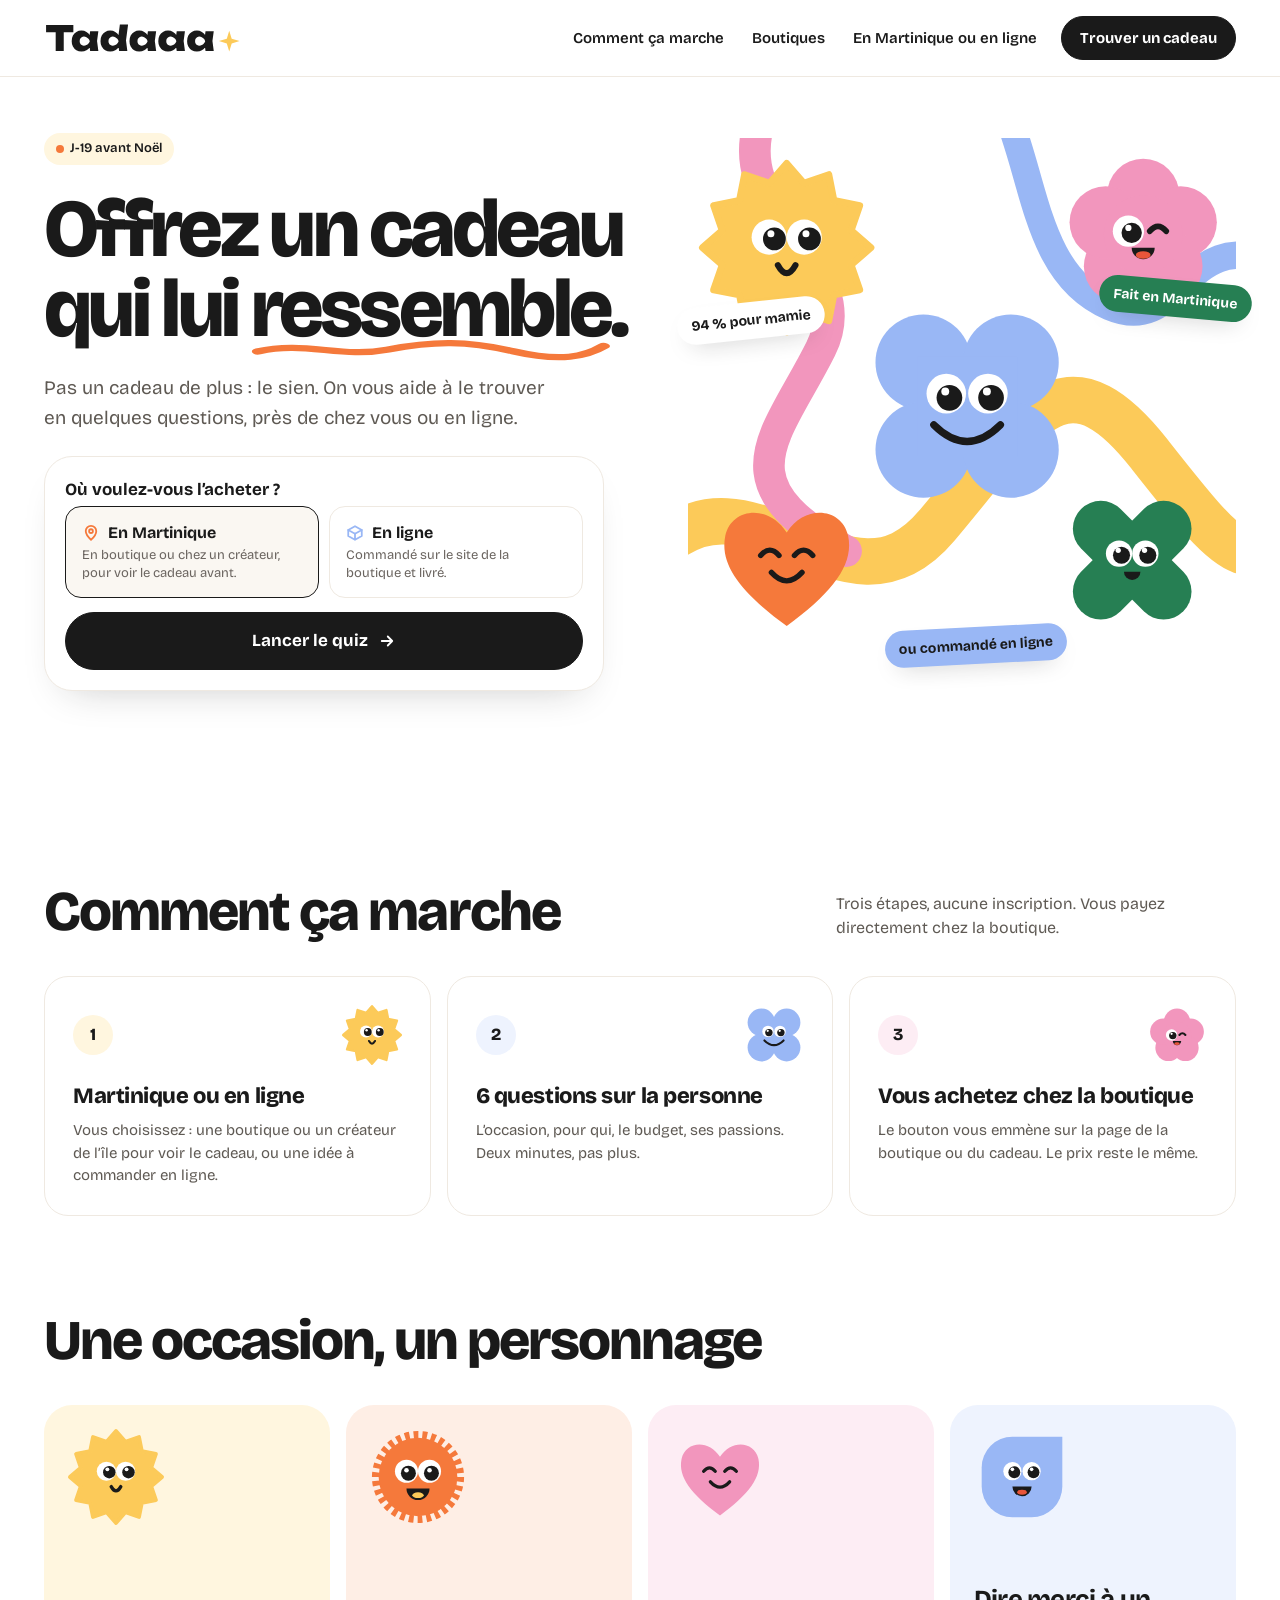
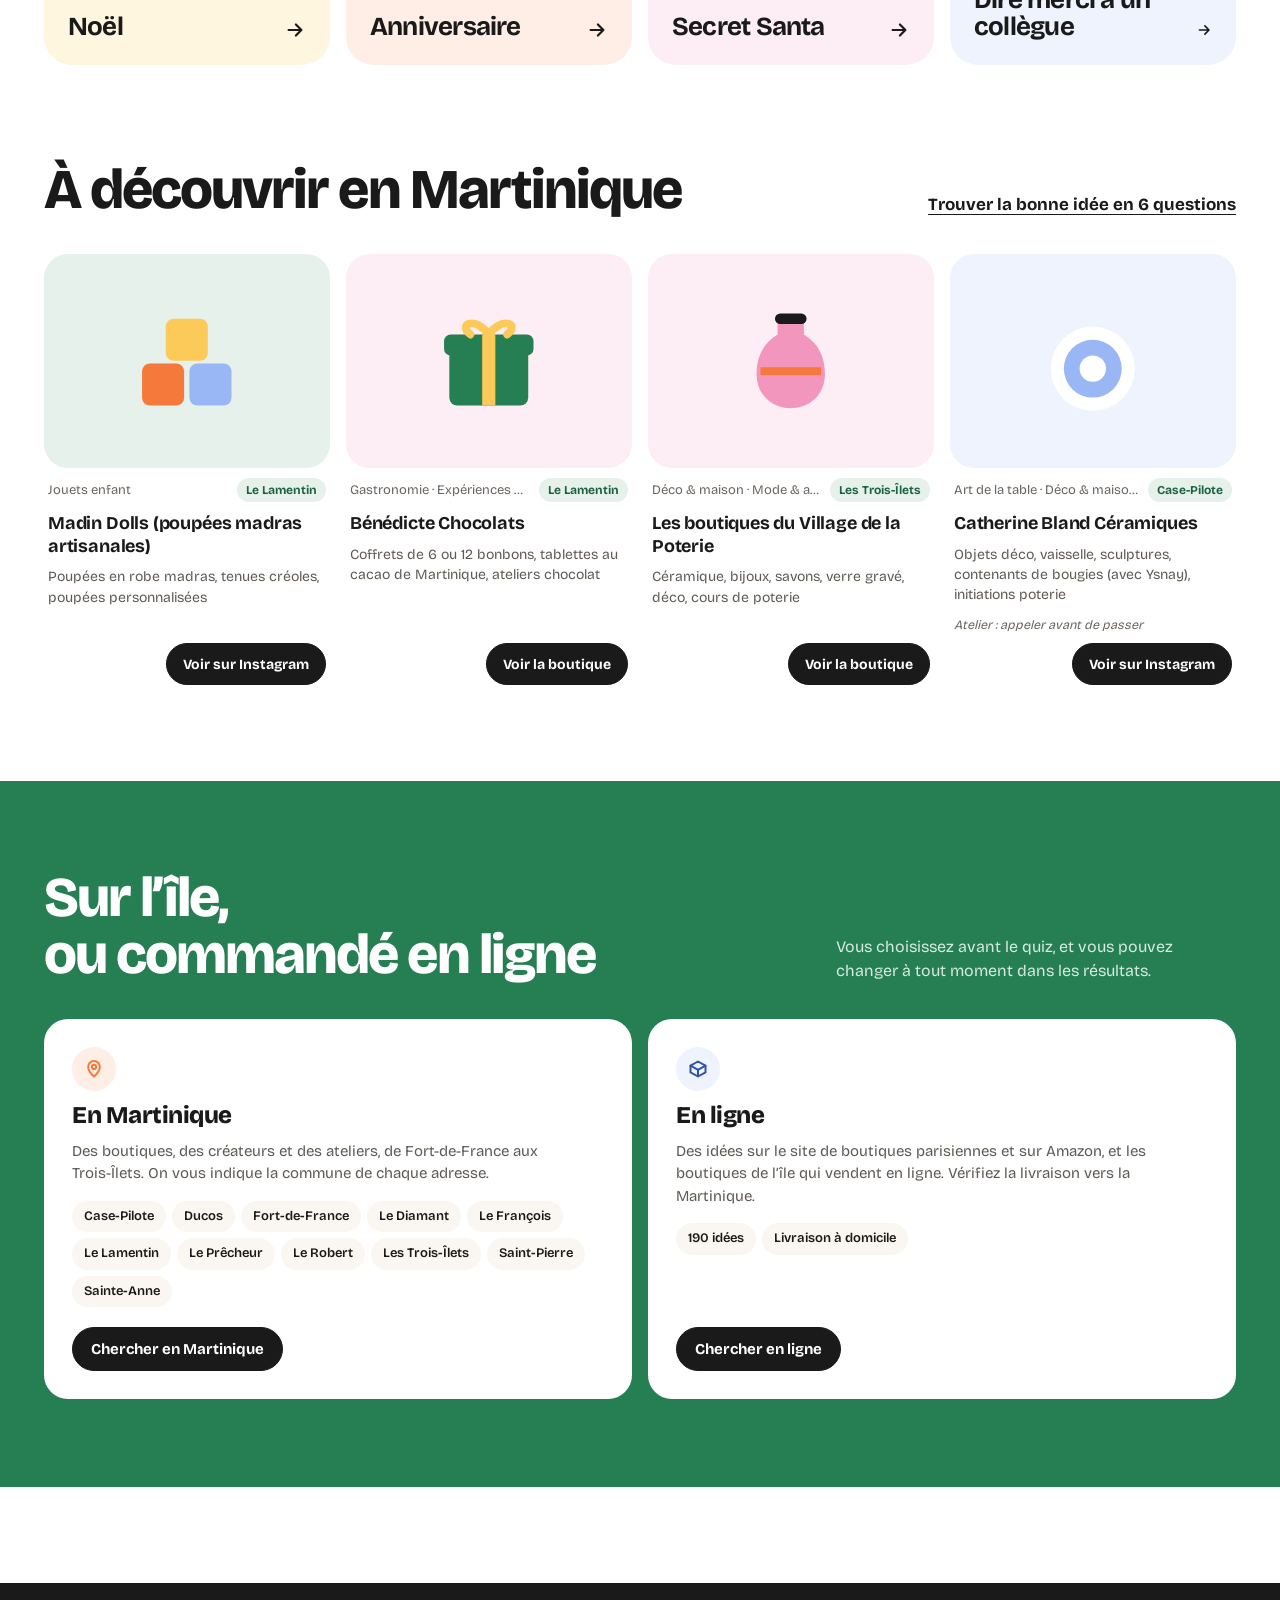
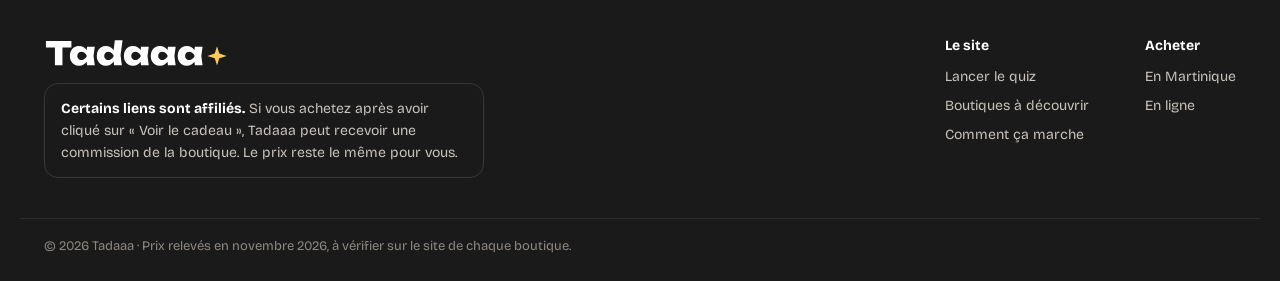
==== commit eadc9787: "Add files via upload" ====
--- a/index.html
+++ b/index.html
@@ -32,8 +32,8 @@
     <div class="conteneur hero__grille">
       <div class="hero__texte">
         <span class="pastille pastille--jaune hero__compteur" id="compteur-noel">Noël approche</span>
-        <h1>Le cadeau qui fait <span class="souligne">tadaaa<svg viewBox="0 0 200 24" preserveAspectRatio="none" aria-hidden="true"><path d="M4 14C30 2 50 22 76 12S120 2 146 14 186 20 196 8" fill="none" stroke="#F5793B" stroke-width="7" stroke-linecap="round"/></svg></span></h1>
-        <p class="hero__intro">Répondez à 6 questions sur la personne. On cherche parmi les boutiques et les créateurs de Martinique, ou parmi 190 idées en ligne, et on vous montre ce qui lui ressemble.</p>
+        <h1>Offrez un cadeau qui lui <span class="souligne">ressemble<svg viewBox="0 0 200 24" preserveAspectRatio="none" aria-hidden="true"><path d="M4 14C30 2 50 22 76 12S120 2 146 14 186 20 196 8" fill="none" stroke="#F5793B" stroke-width="7" stroke-linecap="round"/></svg></span>.</h1>
+        <p class="hero__intro">Pas un cadeau de plus&nbsp;: le sien. On vous aide à le trouver en quelques questions, près de chez vous ou en ligne.</p>
 
         <form class="choix-zone-rapide" action="quiz.html" method="get">
           <fieldset>
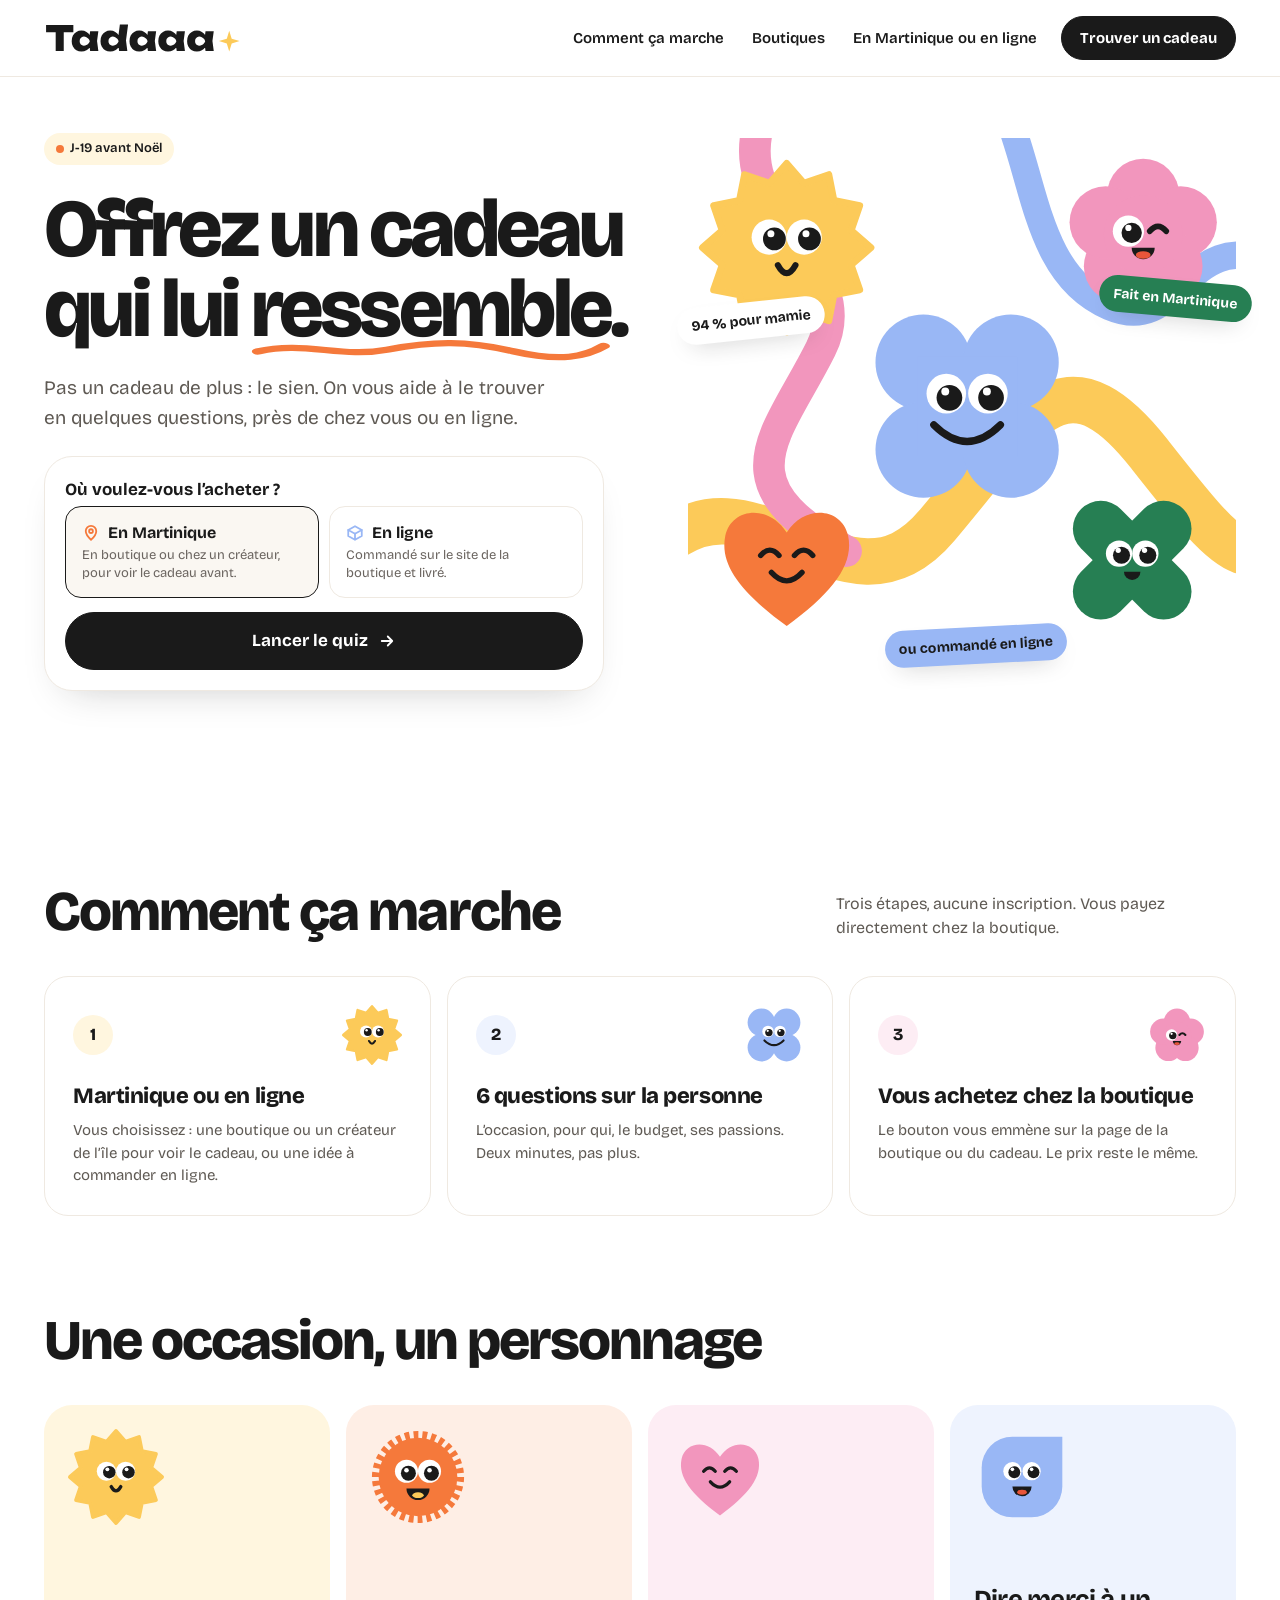
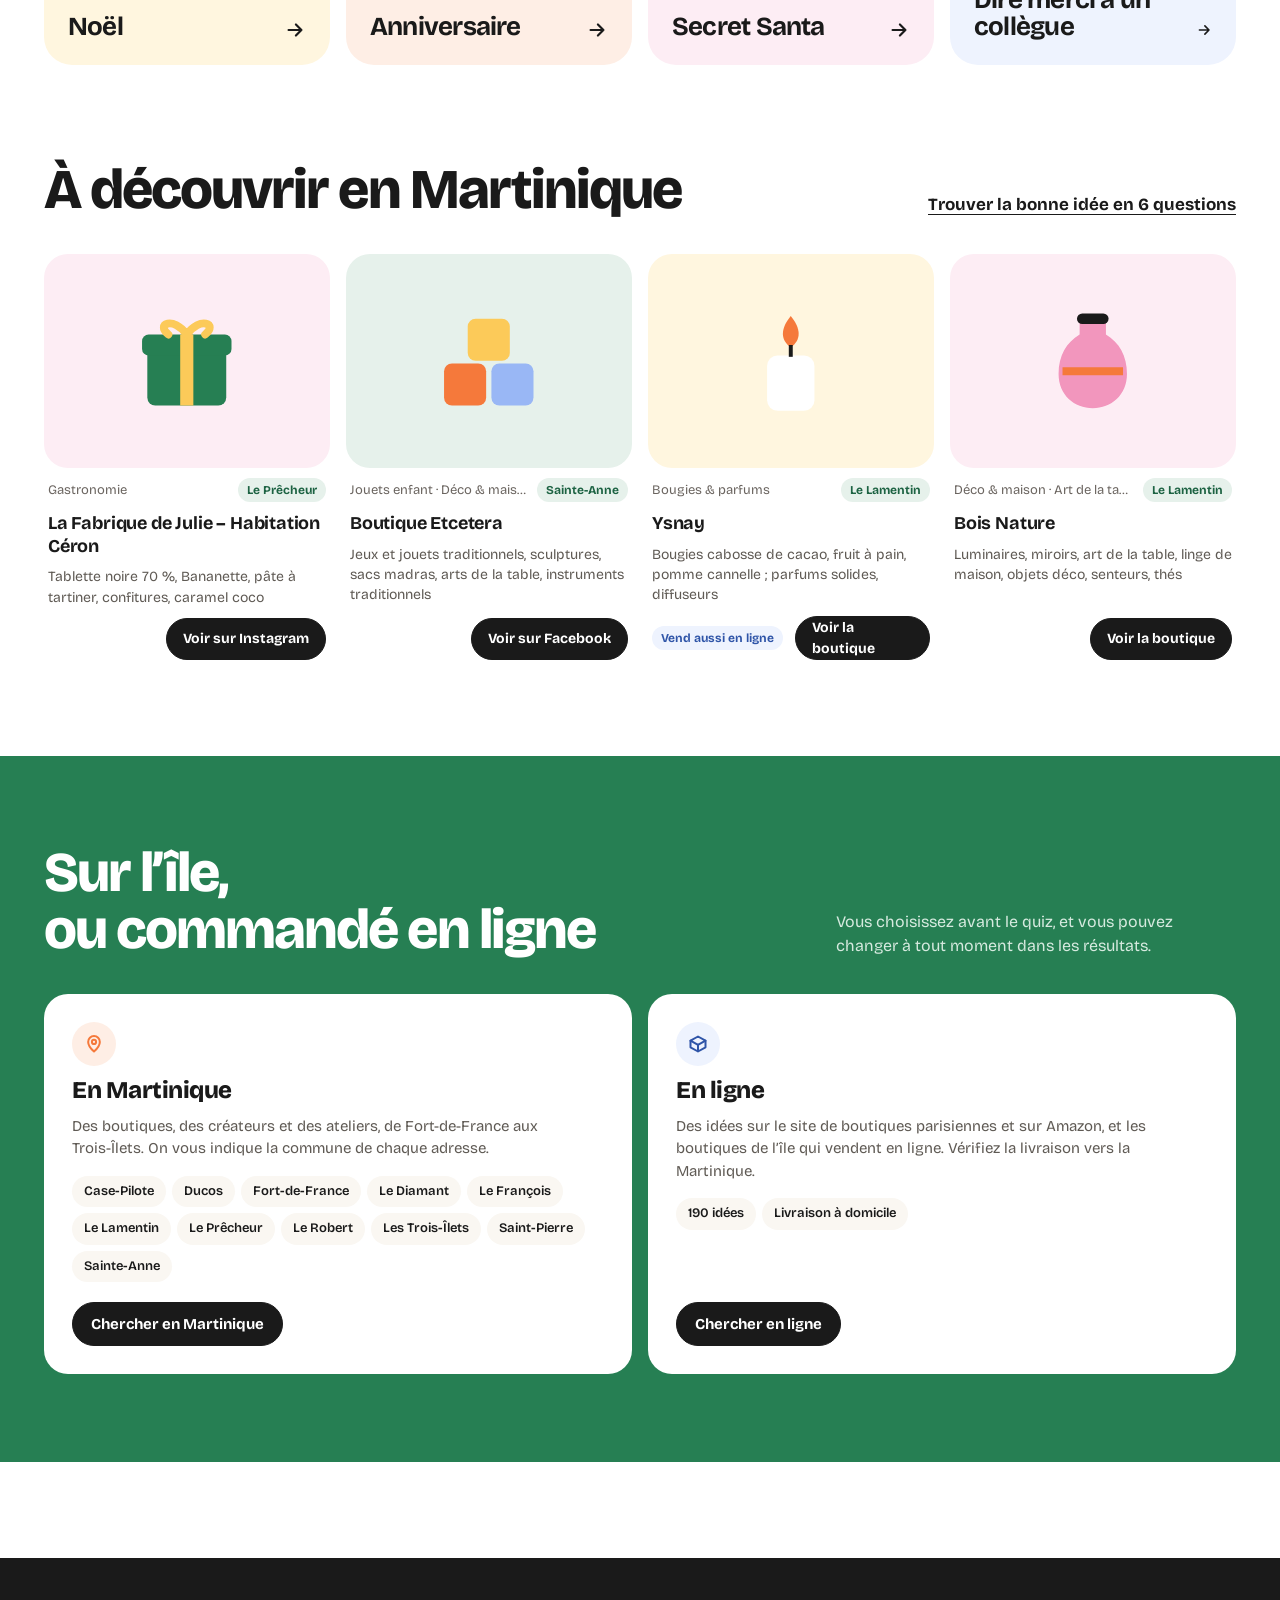
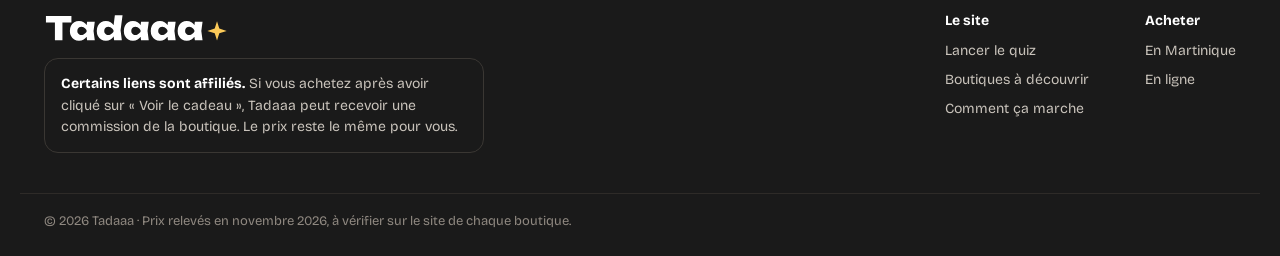
==== commit fe6cdcc0: "Version mobile et machine à cadeaux" ====
--- a/index.html
+++ b/index.html
@@ -11,7 +11,7 @@
 <link rel="stylesheet" href="https://fonts.googleapis.com/css2?family=Bricolage+Grotesque:opsz,wght@12..96,400;12..96,500;12..96,600;12..96,700;12..96,800&display=swap">
 <link rel="stylesheet" href="assets/css/style.css">
 </head>
-<body>
+<body class="page-accueil">
 
 <header class="entete">
   <div class="conteneur entete__barre">
@@ -34,6 +34,24 @@
         <span class="pastille pastille--jaune hero__compteur" id="compteur-noel">Noël approche</span>
         <h1>Offrez un cadeau qui lui <span class="souligne">ressemble<svg viewBox="0 0 200 24" preserveAspectRatio="none" aria-hidden="true"><path d="M4 14C30 2 50 22 76 12S120 2 146 14 186 20 196 8" fill="none" stroke="#F5793B" stroke-width="7" stroke-linecap="round"/></svg></span>.</h1>
         <p class="hero__intro">Pas un cadeau de plus&nbsp;: le sien. On vous aide à le trouver en quelques questions, près de chez vous ou en ligne.</p>
+
+        <!-- Version mobile : les 5 personnages, trois atouts et le bouton dans la zone du pouce -->
+        <div class="hero-mobile">
+          <div class="hero-mobile__persos" aria-hidden="true">
+            <span data-perso="soleil" data-couleur="jaune" class="flotte"></span>
+            <span data-perso="fleur" data-couleur="rose" class="flotte flotte--2"></span>
+            <span data-perso="trefle" data-couleur="bleu" class="flotte flotte--3"></span>
+            <span data-perso="coeur" data-couleur="orange" class="flotte flotte--2"></span>
+            <span data-perso="croix" data-couleur="vert" class="flotte"></span>
+          </div>
+          <ul class="hero-mobile__atouts">
+            <li class="pastille pastille--blanc">✦ Sans inscription</li>
+            <li class="pastille pastille--blanc">✦ 2 minutes</li>
+            <li class="pastille pastille--blanc">✦ Idées originales</li>
+          </ul>
+          <a class="btn btn--jaune btn--grand btn--plein hero-mobile__cta" href="zone.html">Commencer le quiz <svg width="18" height="18" viewBox="0 0 24 24" aria-hidden="true"><path d="M12 1l2.6 8.4L23 12l-8.4 2.6L12 23l-2.6-8.4L1 12l8.4-2.6z" fill="currentColor"/></svg></a>
+          <p class="hero-mobile__sous">En Martinique ou en ligne, à vous de choisir.</p>
+        </div>
 
         <form class="choix-zone-rapide" action="quiz.html" method="get">
           <fieldset>
--- a/assets/css/style.css
+++ b/assets/css/style.css
@@ -387,3 +387,291 @@
   .entete--parcours .entete__barre > .lien-souligne { margin-left: auto; }
   .entete__actions .btn { padding: 0 14px; font-size: 14px; }
 }
+
+/* =========================================================
+   Boutons de couleur (maquettes mobiles)
+   ========================================================= */
+.btn--jaune { background: var(--jaune); border-color: var(--jaune); color: var(--encre); }
+.btn--jaune:hover { background: #F8BE3C; border-color: #F8BE3C; color: var(--encre); }
+.btn--bleu { background: var(--bleu); border-color: var(--bleu); color: var(--encre); }
+.btn--bleu:hover { background: #86A8F0; color: var(--encre); }
+.btn--blanc { background: var(--blanc); border-color: var(--blanc); color: var(--encre); box-shadow: 0 6px 18px -12px rgba(26, 26, 26, .3); }
+.btn--blanc:hover { background: var(--blanc); color: var(--encre); }
+
+/* Éléments réservés à la version mobile : masqués sur ordinateur */
+.hero-mobile, .budget-curseur, .cadeau__etiquette, .cadeau__mots, .cadeau__ouvrir,
+.res-recap, .res-etoile, .res-refaire, .filtres__titre-mobile, .progression__texte .court { display: none; }
+.choix:not(.choix--cartes) .choix__icone { display: none; }
+
+/* =========================================================
+   Machine à cadeaux (affichée seulement sur mobile, voir tirage.js)
+   ========================================================= */
+html.tirage-actif, html.fiche-ouverte { overflow: hidden; }
+.tirage {
+  position: fixed; inset: 0; z-index: 100; background: var(--rose);
+  display: flex; flex-direction: column; align-items: center; gap: 22px;
+  padding: 18px 16px calc(28px + env(safe-area-inset-bottom)); overflow: hidden;
+  transition: opacity .35s ease, transform .35s ease;
+}
+.tirage--fin { opacity: 0; transform: scale(1.04); pointer-events: none; }
+.tirage__haut { align-self: stretch; }
+.tirage__haut img { height: 24px; width: auto; }
+.tirage__titre { font-size: 32px; font-weight: 800; letter-spacing: -0.04em; line-height: 1.05; text-align: center; margin-top: 4vh; }
+
+.machine { position: relative; width: 252px; margin-top: 2vh; --h: 84px; }
+.machine__tete {
+  position: relative; height: 62px; margin: 0 16px; border-radius: 28px 28px 0 0; background: var(--jaune);
+  display: flex; align-items: flex-end; justify-content: center; padding-bottom: 9px;
+}
+.machine__etoile { position: absolute; top: 7px; left: 50%; width: 22px; margin-left: -11px; color: #EE5A3A; }
+.machine__lampes { display: flex; gap: 9px; }
+.machine__lampes span { width: 8px; height: 8px; border-radius: 50%; background: #fff; }
+.machine__corps { position: relative; z-index: 1; background: #4A6FDB; border-radius: 22px; padding: 14px 14px 12px; }
+.machine__fenetre { background: #2F55A8; border-radius: 14px; padding: 10px; display: grid; grid-template-columns: repeat(3, minmax(0, 1fr)); gap: 8px; }
+.rouleau { height: var(--h); border-radius: 10px; background: #fff; overflow: hidden; position: relative; }
+.rouleau::after { content: ''; position: absolute; inset: 0; pointer-events: none; background: linear-gradient(#0000001f, #0000 24%, #0000 76%, #0000001f); }
+.rouleau__case { height: var(--h); display: grid; place-items: center; }
+.rouleau__case svg { width: 58%; height: auto; }
+.rouleau__texte { font-weight: 800; font-size: 21px; letter-spacing: -0.03em; white-space: nowrap; }
+.rouleau__texte--long { font-size: 14px; }
+.rouleau--arrete { animation: rouleau-stop .32s ease; }
+@keyframes rouleau-stop { 40% { transform: translateY(3px); } }
+.machine__plaque { width: 72%; margin: 12px auto 0; padding: 4px 0; border-radius: 999px; background: var(--jaune); text-align: center; font-weight: 800; font-size: 12px; letter-spacing: .14em; }
+.machine__levier { position: absolute; right: -20px; top: 70px; width: 24px; height: 92px; }
+.machine__tige { position: absolute; left: 7px; bottom: 0; width: 10px; height: 74px; border-radius: 6px; background: #D9DEEA; transform-origin: 50% 100%; }
+.machine__boule { position: absolute; left: 0; top: 0; width: 24px; height: 24px; border-radius: 50%; background: #EE5A3A; }
+.machine__socle { height: 72px; margin: 0 14px; border-radius: 0 0 18px 18px; background: #2F55A8; display: grid; place-items: center; }
+.machine__socle span { width: 76px; height: 9px; border-radius: 6px; background: #1A1A1A; }
+.tirage__points { display: flex; gap: 8px; margin-top: 4px; }
+.tirage__points span { width: 10px; height: 10px; border-radius: 50%; background: var(--orange); }
+.tirage__points span:nth-child(2) { background: var(--jaune); }
+.tirage__points span:nth-child(3) { background: var(--bleu); }
+.tirage__resume { max-width: 300px; text-align: center; font-size: 15px; font-weight: 600; color: rgba(26, 26, 26, .72); }
+@media (prefers-reduced-motion: no-preference) {
+  .machine__lampes span { animation: lampe .5s steps(1) infinite; }
+  .machine__lampes span:nth-child(even) { animation-delay: -.25s; }
+  @keyframes lampe { 50% { background: #F5793B; } }
+  .machine__etoile { animation: etoile 1.2s ease-in-out infinite; }
+  @keyframes etoile { 50% { transform: scale(1.3) rotate(45deg); } }
+  .tirage--tire .machine__tige { animation: tige .7s ease-in-out; }
+  .tirage--tire .machine__boule { animation: boule .7s ease-in-out; }
+  @keyframes tige { 45% { transform: scaleY(.18); } }
+  @keyframes boule { 45% { transform: translateY(62px); } }
+  .tirage__points span { animation: point .9s ease-in-out infinite; }
+  .tirage__points span:nth-child(2) { animation-delay: .15s; }
+  .tirage__points span:nth-child(3) { animation-delay: .3s; }
+  @keyframes point { 0%, 60%, 100% { transform: none; } 30% { transform: translateY(-8px); } }
+}
+
+/* =========================================================
+   Version mobile (maquettes)
+   ========================================================= */
+@media (max-width: 720px) {
+  :root { --creme-app: #FBF3E6; }
+
+  /* ---------- Accueil ---------- */
+  .page-accueil .entete { background: var(--creme-app); border-bottom: 0; }
+  .page-accueil .entete__actions { display: none; }
+  .page-accueil .hero { background: var(--creme-app); }
+  .page-accueil .hero__grille { padding-top: 24px; padding-bottom: 28px; min-height: calc(100svh - 76px); }
+  .page-accueil .hero__texte { flex-basis: 100%; gap: 16px; min-height: 100%; }
+  .page-accueil .hero__compteur, .page-accueil .choix-zone-rapide, .page-accueil .hero__visuel { display: none; }
+  .page-accueil .hero h1 { font-size: 46px; line-height: 1; margin-top: 4vh; }
+  .page-accueil .hero__intro { font-size: 17px; color: var(--encre); }
+  .hero-mobile { display: flex; flex-direction: column; gap: 22px; flex: 1; margin-top: 4px; }
+  .hero-mobile__persos { display: flex; justify-content: space-between; align-items: center; padding: 18px 0 2px; }
+  .hero-mobile__persos [data-perso] { width: 17.5%; }
+  .hero-mobile__atouts { list-style: none; margin: 0; padding: 0; display: flex; flex-wrap: wrap; gap: 8px; }
+  .hero-mobile__atouts .pastille { font-size: 13.5px; font-weight: 700; padding: 8px 14px; }
+  .hero-mobile__cta { margin-top: auto; min-height: 60px; font-size: 18px; font-weight: 800; }
+  .hero-mobile__sous { text-align: center; font-size: 13px; color: var(--texte-3); margin-top: -12px; }
+
+  /* ---------- Parcours : zone + quiz ---------- */
+  .page-parcours { background: var(--creme-app); }
+  .page-parcours .entete { background: var(--creme-app); border-bottom: 0; }
+  .page-parcours .entete__barre {
+    display: grid; grid-template-columns: 1fr auto; grid-template-areas: "logo compteur" "barre barre";
+    gap: 14px 12px; min-height: 0; padding-top: 16px; padding-bottom: 4px;
+  }
+  .page-parcours .logo { grid-area: logo; }
+  .page-parcours .progression { display: contents; }
+  .page-parcours .progression__pistes { grid-area: barre; gap: 0; background: #EFE5D6; border-radius: 4px; overflow: hidden; }
+  .page-parcours .progression__pistes span { height: 7px; border-radius: 0; background: transparent !important; }
+  .page-parcours .progression__pistes span[data-rempli] { background: var(--orange) !important; }
+  .page-parcours .progression__texte { grid-area: compteur; font-weight: 800; font-size: 15px; color: var(--texte-2); }
+  .page-parcours .progression__texte .long { display: none; }
+  .page-parcours .progression__texte .court { display: inline; }
+  .page-parcours .entete__barre > .lien-souligne { display: none; }
+  .page-parcours .pied { display: none; }
+  .page-parcours main.parcours { padding-top: 22px; padding-bottom: 0; min-height: calc(100svh - 80px); flex-wrap: nowrap; flex-direction: column; }
+  .page-parcours .scene { display: none; }
+  .page-parcours .panneau { flex: 1 0 auto; gap: 18px; }
+  .page-parcours .panneau h1 { font-size: 36px; line-height: 1.02; }
+  .page-parcours .panneau__sous-titre { font-size: 15px; margin-top: -10px; }
+  .page-parcours .panneau__resume { display: none; }
+  .page-parcours .panneau__pied {
+    position: sticky; bottom: 0; z-index: 2; margin: auto -16px 0; padding: 14px 16px calc(14px + env(safe-area-inset-bottom));
+    background: linear-gradient(rgba(251, 243, 230, 0), var(--creme-app) 22%);
+    display: grid; grid-template-columns: 1fr auto; grid-template-areas: "suivant suivant" "prec passer"; gap: 10px 16px;
+  }
+  .page-parcours .panneau__pied > div { display: contents !important; } /* le quiz a un style en ligne sur ce bloc */
+  .page-parcours .panneau__pied .btn { grid-area: suivant; width: 100%; min-height: 58px; background: var(--jaune); border-color: var(--jaune); color: var(--encre); font-size: 18px; font-weight: 800; }
+  .page-parcours .panneau__pied .btn:disabled { opacity: .5; }
+  .page-parcours .panneau__pied .btn svg { display: none; }
+  .page-parcours .panneau__pied .btn::after { content: '→'; font-size: 20px; }
+  .page-parcours #btn-precedent, .page-parcours .panneau__pied > .lien-souligne { grid-area: prec; justify-self: start; font-size: 14px; color: var(--texte-2); }
+  .page-parcours #btn-passer { grid-area: passer; justify-self: end; font-size: 14px; color: var(--texte-2); }
+
+  /* choix en grandes cartes (2 colonnes) */
+  .page-parcours .choix--grille { display: grid; grid-template-columns: repeat(2, minmax(0, 1fr)); gap: 12px; }
+  .page-parcours .choix__btn {
+    position: relative; border: 2px solid transparent; background: var(--blanc); color: var(--encre);
+    box-shadow: 0 8px 20px -14px rgba(26, 26, 26, .3); font-weight: 700; font-size: 16px;
+  }
+  .page-parcours .choix--grille .choix__btn {
+    min-height: 104px; padding: 14px 10px; border-radius: 22px; flex-direction: column; justify-content: center; gap: 10px;
+    text-align: center; line-height: 1.15;
+  }
+  .page-parcours .choix--grille .choix__btn:not(:has(.choix__icone)) { min-height: 54px; border-radius: 16px; font-size: 15.5px; }
+  .page-parcours .choix--grille .choix__icone { display: block; width: 38px; height: 38px; }
+  .page-parcours .choix--grille .choix__icone svg { width: 100%; height: 100%; }
+  .page-parcours .choix--grille .choix__icone--picto { width: 46px; height: 46px; border-radius: 14px; padding: 5px; }
+  .page-parcours .choix__btn[aria-pressed="true"], .page-parcours .choix__btn[aria-checked="true"] {
+    background: var(--jaune-pale); border-color: var(--encre); color: var(--encre); font-weight: 800;
+  }
+  .page-parcours .choix__btn[aria-pressed="true"]::after, .page-parcours .choix__btn[aria-checked="true"]::after {
+    content: ''; position: absolute; top: 9px; right: 9px; width: 24px; height: 24px; border: 0; border-radius: 50%; transform: none;
+    background: var(--vert) url("data:image/svg+xml,%3Csvg xmlns='http://www.w3.org/2000/svg' viewBox='0 0 24 24'%3E%3Cpath d='M6 12.5l4 4 8-9' fill='none' stroke='%23fff' stroke-width='3' stroke-linecap='round' stroke-linejoin='round'/%3E%3C/svg%3E") center / 15px no-repeat;
+  }
+  .page-parcours .choix__btn:disabled { border-style: solid; border-color: transparent; opacity: .45; }
+
+  /* choix en lignes (occasion, objet ou moment) */
+  .page-parcours .choix--liste.choix--cartes { display: flex; flex-direction: column; gap: 10px; }
+  .page-parcours .choix--liste.choix--cartes .choix__btn {
+    min-height: 58px; padding: 0 52px 0 14px; border-radius: 18px; flex-direction: row; justify-content: flex-start; align-items: center; gap: 12px; font-size: 17px;
+  }
+  .page-parcours .choix--liste.choix--cartes .choix__btn [data-perso] { position: static; width: 30px; flex: none; }
+  .page-parcours .choix--liste.choix--cartes .choix__btn[aria-checked="true"]::after { top: 50%; right: 14px; margin-top: -12px; }
+
+  /* curseur de budget */
+  .budget-curseur { display: flex; flex-direction: column; align-items: center; gap: 18px; padding: 10px 4px 6px; }
+  .budget-curseur__valeur { font-size: 72px; font-weight: 800; letter-spacing: -0.06em; line-height: 1; }
+  .budget-curseur__valeur.vide { color: #CFC5B7; }
+  .budget-curseur input[type=range] {
+    -webkit-appearance: none; appearance: none; width: 100%; height: 12px; border-radius: 6px; margin: 0;
+    background: linear-gradient(to right, var(--orange) var(--p, 8%), #EFE5D6 var(--p, 8%)); cursor: pointer;
+  }
+  .budget-curseur input[type=range]::-webkit-slider-thumb {
+    -webkit-appearance: none; width: 32px; height: 32px; border-radius: 50%; background: var(--blanc); border: 4px solid var(--orange); box-shadow: 0 4px 10px -4px rgba(26, 26, 26, .4);
+  }
+  .budget-curseur input[type=range]::-moz-range-thumb { width: 24px; height: 24px; border-radius: 50%; background: var(--blanc); border: 4px solid var(--orange); }
+
+  /* page zone */
+  .page-parcours .option-zone__boite { border: 2px solid transparent; box-shadow: 0 8px 20px -14px rgba(26, 26, 26, .3); padding: 18px; }
+  .page-parcours .option-zone input:checked + .option-zone__boite { border: 2px solid var(--encre); padding: 18px; background: var(--jaune-pale); }
+  .page-parcours .option-zone__titre { font-size: 19px; }
+  .page-parcours .option-zone__texte { font-size: 14px; }
+
+  /* ---------- Résultats ---------- */
+  .page-resultats { background: var(--creme-app); }
+  .page-resultats .entete { background: var(--creme-app); border-bottom: 0; }
+  .page-resultats .entete__actions { display: none; }
+  .page-resultats .res-hero { background: none; padding: 20px 0 4px; margin-top: 0; border-radius: 0; overflow: visible; }
+  .page-resultats .res-hero > svg:not(.res-etoile) { display: none; }
+  .page-resultats .res-hero > svg.res-etoile { display: block; inset: 22px 6px auto auto; width: 34px; height: 34px; }
+  .page-resultats .res-hero__texte { gap: 6px; }
+  .page-resultats .res-hero h1 { font-size: 64px; line-height: 1; letter-spacing: -0.055em; }
+  .page-resultats .res-cri { text-transform: lowercase; }
+  .page-resultats .res-hero h1:has(.res-cri) .res-suite { display: none; }
+  .page-resultats .res-hero h1:not(:has(.res-cri)) { font-size: 34px; }
+  .res-recap { display: block; font-size: 15px; color: var(--texte-2); }
+  .page-resultats .res-hero__chips { display: none; }
+  .page-resultats .res-corps { margin-top: 18px; gap: 28px; }
+  .page-resultats .res-corps > .filtres { order: 2; }
+  .filtres__titre-mobile { display: block; font-size: 22px; letter-spacing: -0.03em; }
+  .res-refaire { display: flex; margin-top: 28px; }
+
+  /* cartes en liste compacte */
+  .page-resultats .grille-res { display: flex; flex-direction: column; gap: 12px; }
+  .page-resultats .cadeau, .page-resultats .vedette {
+    position: relative; display: grid; grid-template-columns: 76px minmax(0, 1fr) auto;
+    grid-template-areas: "v tag prix" "v titre prix" "v mots prix"; column-gap: 14px; row-gap: 3px; align-items: center;
+    background: var(--blanc); border-radius: 20px; padding: 12px; box-shadow: 0 8px 20px -14px rgba(26, 26, 26, .3);
+    border: 0; margin: 0 0 12px; flex-wrap: nowrap;
+  }
+  .page-resultats .grille-res .cadeau { margin: 0; }
+  .page-resultats .cadeau__visuel, .page-resultats .vedette .cadeau__visuel {
+    grid-area: v; width: 76px; height: 76px; aspect-ratio: auto; min-height: 0; border-radius: 16px; flex: none;
+  }
+  .page-resultats .cadeau__visuel svg, .page-resultats .vedette .cadeau__visuel svg { width: 64%; }
+  .page-resultats .vedette__infos, .page-resultats .cadeau__bas, .page-resultats .vedette__bas { display: contents; }
+  .page-resultats .cadeau__meta, .page-resultats .vedette__raisons, .page-resultats .cadeau__texte, .page-resultats .cadeau__info,
+  .page-resultats .cadeau__score, .page-resultats .cadeau .btn, .page-resultats .cadeau__bas > :not(.prix), .page-resultats .vedette__bas > :not(.prix) { display: none; }
+  .cadeau__etiquette {
+    display: inline-flex; grid-area: tag; justify-self: start; align-self: end; padding: 3px 10px; border-radius: 999px;
+    background: var(--jaune-pale); font-size: 12px; font-weight: 700; white-space: nowrap;
+  }
+  .page-resultats .cadeau h3, .page-resultats .vedette h2 { grid-area: titre; padding: 0; font-size: 16.5px; line-height: 1.18; font-weight: 800; letter-spacing: -0.015em; }
+  .cadeau__mots { display: block; grid-area: mots; align-self: start; font-size: 13px; color: var(--texte-3); white-space: nowrap; overflow: hidden; text-overflow: ellipsis; }
+  .page-resultats .cadeau .prix, .page-resultats .vedette .prix { grid-area: prix; align-self: start; padding-top: 4px; font-size: 16px; letter-spacing: -0.02em; text-align: right; }
+  .page-resultats .prix small { display: none; }
+  .cadeau__ouvrir { display: block; position: absolute; inset: 0; width: 100%; border: 0; border-radius: 20px; background: none; cursor: pointer; }
+  .page-resultats .res-sous-titre { font-size: 22px; margin-top: 32px; }
+  .page-resultats .res-vide { padding: 28px 20px; margin-bottom: 12px; }
+  .page-resultats .res-vide h2 { font-size: 24px; }
+  .page-resultats .pied { margin-top: 48px; }
+}
+
+/* =========================================================
+   Fiche cadeau + « Bon cadeau ! » (mobile)
+   ========================================================= */
+.fiche {
+  position: fixed; inset: 0; z-index: 60; overflow-y: auto; -webkit-overflow-scrolling: touch;
+  background: #FBF3E6; display: flex; flex-direction: column;
+}
+.fiche[hidden] { display: none; }
+@media (prefers-reduced-motion: no-preference) {
+  .fiche { animation: fiche-entre .28s ease both; }
+  @keyframes fiche-entre { from { opacity: 0; transform: translateY(24px); } }
+}
+.fiche__visuel { position: relative; flex: none; height: 40vh; min-height: 230px; display: grid; place-items: center; }
+.fiche__visuel > svg { width: 44%; max-width: 190px; height: auto; }
+.fiche__rond {
+  position: absolute; top: calc(16px + env(safe-area-inset-top)); width: 46px; height: 46px; border-radius: 50%;
+  border: 0; background: var(--blanc); display: grid; place-items: center; cursor: pointer; box-shadow: 0 6px 16px -10px rgba(26, 26, 26, .4);
+}
+.fiche__retour { left: 16px; }
+.fiche__coeur { right: 16px; }
+[data-coeur] svg path { fill: none; transition: fill .15s ease; }
+[data-coeur][aria-pressed="true"] svg path { fill: var(--orange); stroke: var(--orange); }
+.fiche__corps { flex: 1; display: flex; flex-direction: column; gap: 12px; padding: 24px 16px calc(24px + env(safe-area-inset-bottom)); }
+.fiche .cadeau__etiquette { display: inline-flex; align-self: flex-start; }
+.fiche h2 { font-size: 30px; line-height: 1.05; letter-spacing: -0.035em; }
+.fiche__prix { font-size: 24px; font-weight: 800; letter-spacing: -0.02em; }
+.fiche__prix small { font-size: 14px; color: var(--texte-3); }
+.fiche__chez { display: flex; align-items: center; gap: 6px; color: var(--texte-2); font-size: 15px; margin-top: -4px; }
+.fiche__chez svg { flex: none; }
+.fiche__pourquoi { background: #FFF6DF; border-radius: 18px; padding: 14px 16px; font-size: 15.5px; line-height: 1.5; margin-top: 6px; }
+.fiche__texte { font-size: 15px; color: var(--texte-2); line-height: 1.5; }
+.fiche__actions { margin-top: auto; padding-top: 20px; display: flex; flex-direction: column; gap: 10px; }
+.fiche .btn--grand { min-height: 58px; padding: 0 20px; font-size: 16.5px; font-weight: 800; text-align: center; line-height: 1.2; }
+.fiche__note { text-align: center; font-size: 12.5px; color: var(--texte-3); }
+
+.fiche__bon { padding-top: calc(84px + env(safe-area-inset-top)); gap: 16px; }
+.fiche__bon h2 { font-size: 44px; letter-spacing: -0.045em; margin-top: 12px; }
+.fiche__etoile { display: block; width: 30px; color: var(--jaune); margin: -10px 0 0 2px; }
+.fiche__etoile svg { width: 30px; height: 30px; }
+.bon__carte { display: flex; align-items: center; gap: 14px; padding: 12px; border-radius: 20px; background: var(--blanc); box-shadow: 0 8px 20px -14px rgba(26, 26, 26, .3); }
+.bon__visuel { flex: none; width: 64px; height: 64px; border-radius: 16px; display: grid; place-items: center; }
+.bon__visuel svg { width: 62%; }
+.bon__texte { flex: 1; min-width: 0; display: flex; flex-direction: column; gap: 2px; font-size: 13.5px; color: var(--texte-3); }
+.bon__texte strong { font-size: 16px; color: var(--encre); line-height: 1.2; }
+.bon__texte small { display: none; }
+.bon__coeur { flex: none; width: 44px; height: 44px; border: 0; background: none; display: grid; place-items: center; cursor: pointer; }
+.bon__insta { display: flex; align-items: center; gap: 14px; padding: 16px; border-radius: 20px; background: var(--encre); color: var(--blanc); text-decoration: none; margin-top: 12px; }
+.bon__insta:hover { color: var(--blanc); }
+.bon__insta [data-perso] { width: 52px; flex: none; }
+.bon__insta > span:nth-child(2) { flex: 1; font-size: 14px; line-height: 1.35; }
+.bon__insta strong { display: block; font-size: 16px; }
+.bon__suivre { padding: 8px 16px; border-radius: 999px; background: var(--jaune); color: var(--encre); font-weight: 800; font-size: 14px; }
+.fiche__revenir { align-self: center; margin-top: auto; padding-top: 16px; font-size: 15px; }
